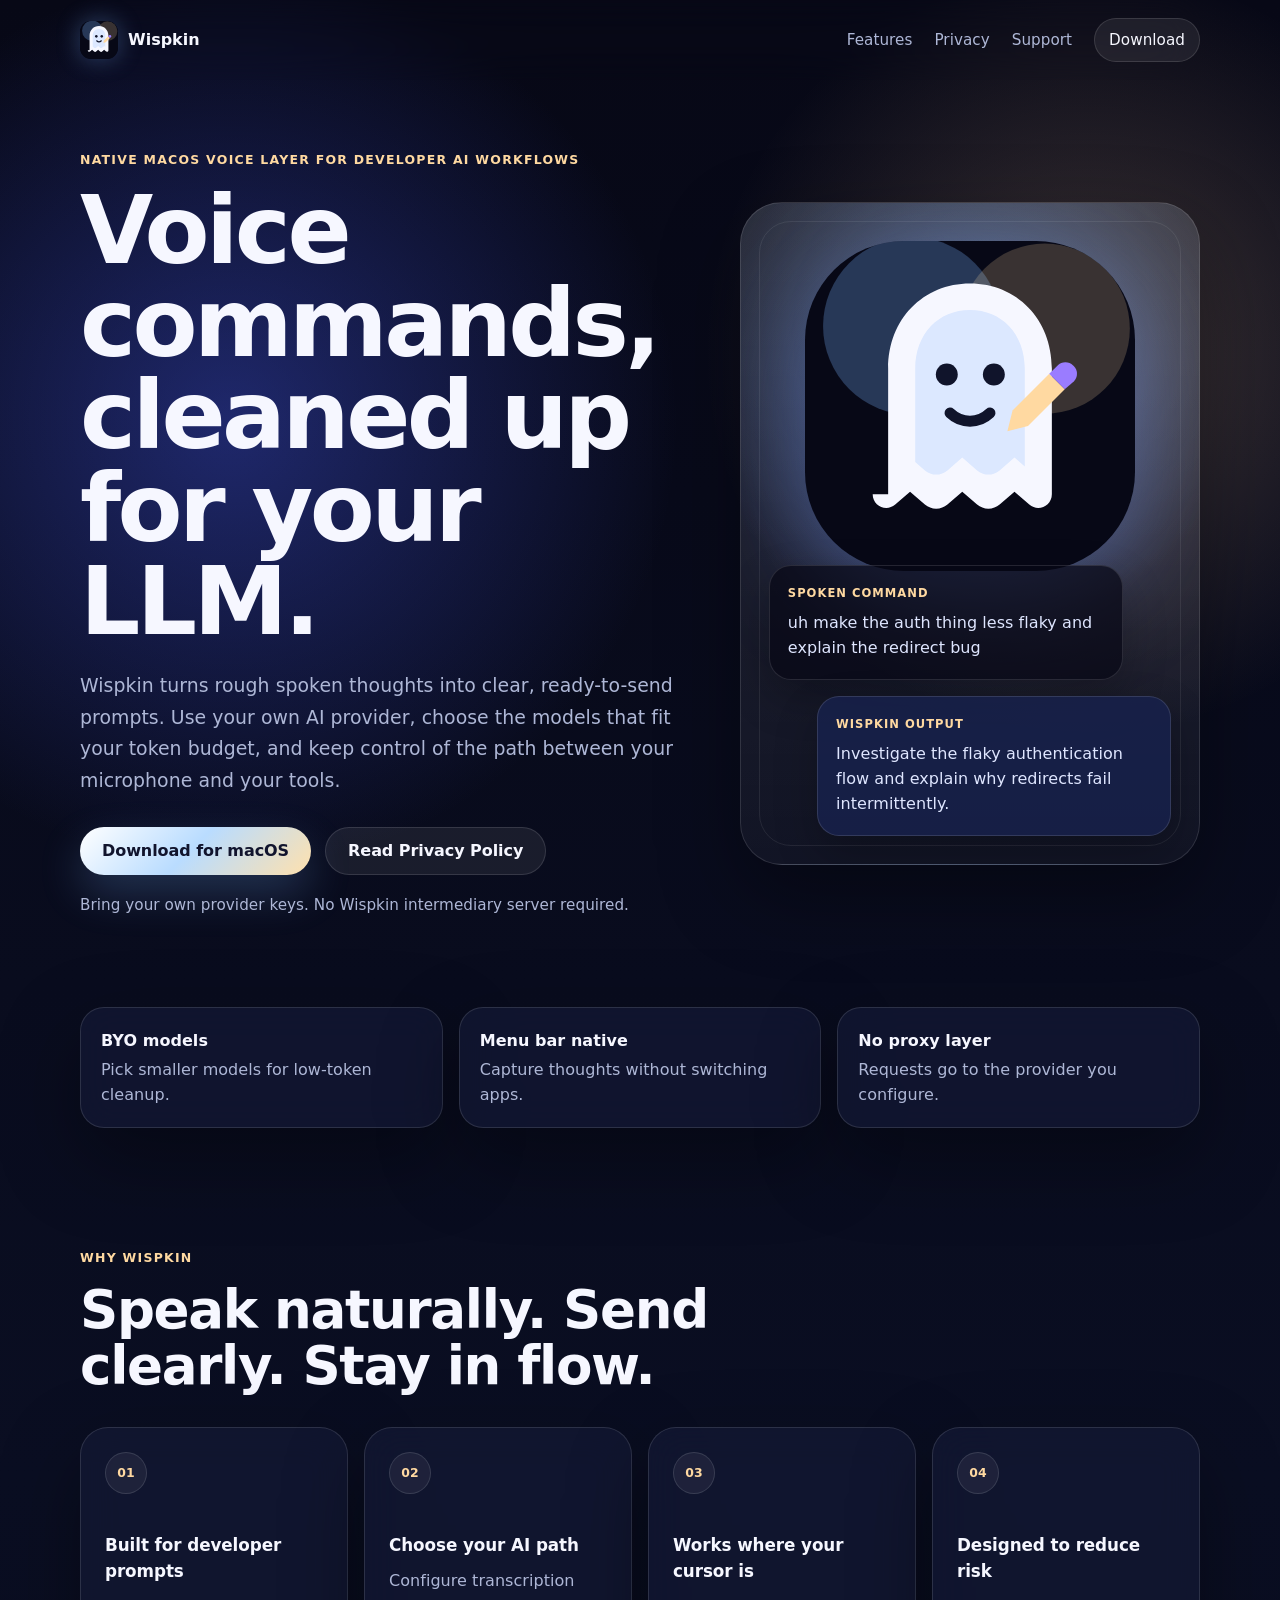
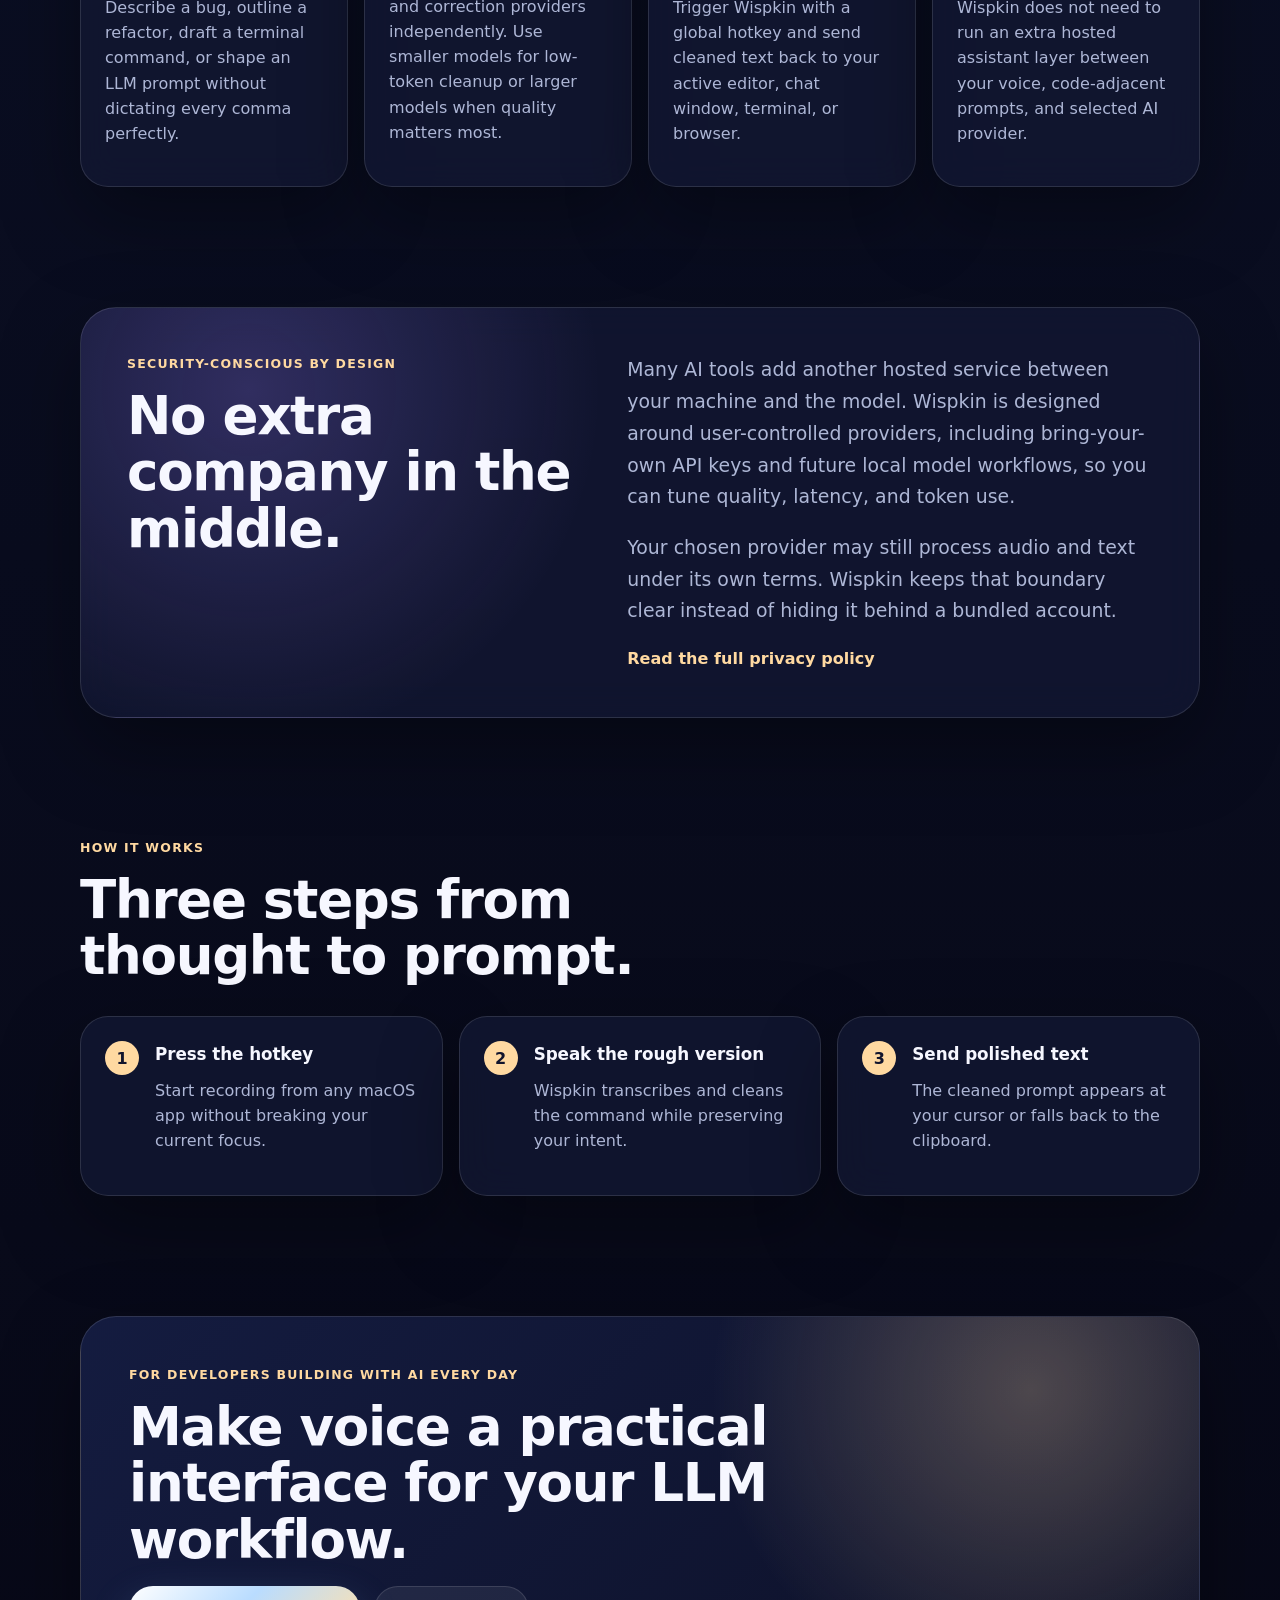
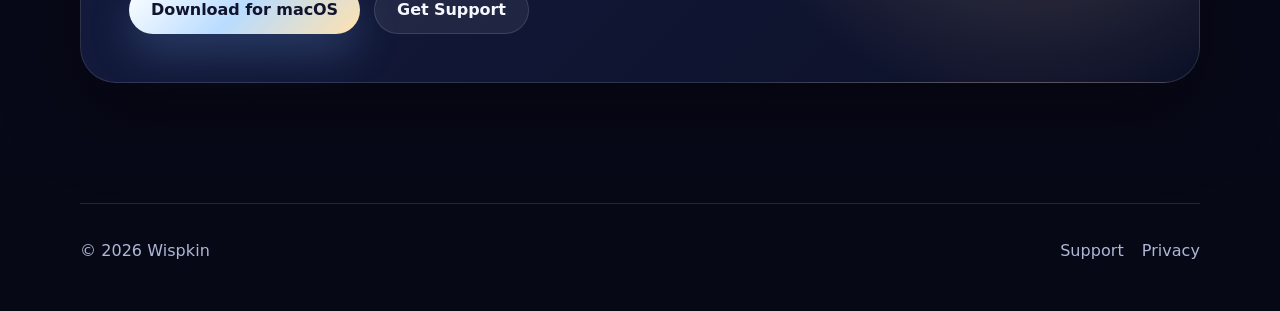
==== index.html @ b0152c6b "farfennuggen" ====
<!doctype html>
<html lang="en">
  <head>
    <meta charset="utf-8" />
    <meta http-equiv="refresh" content="0; url=docs/site/index.html" />
    <meta name="viewport" content="width=device-width, initial-scale=1" />
    <title>Wispkin</title>
    <link rel="canonical" href="docs/site/index.html" />
  </head>
  <body>
    <p><a href="docs/site/index.html">Continue to Wispkin.</a></p>
  </body>
</html>
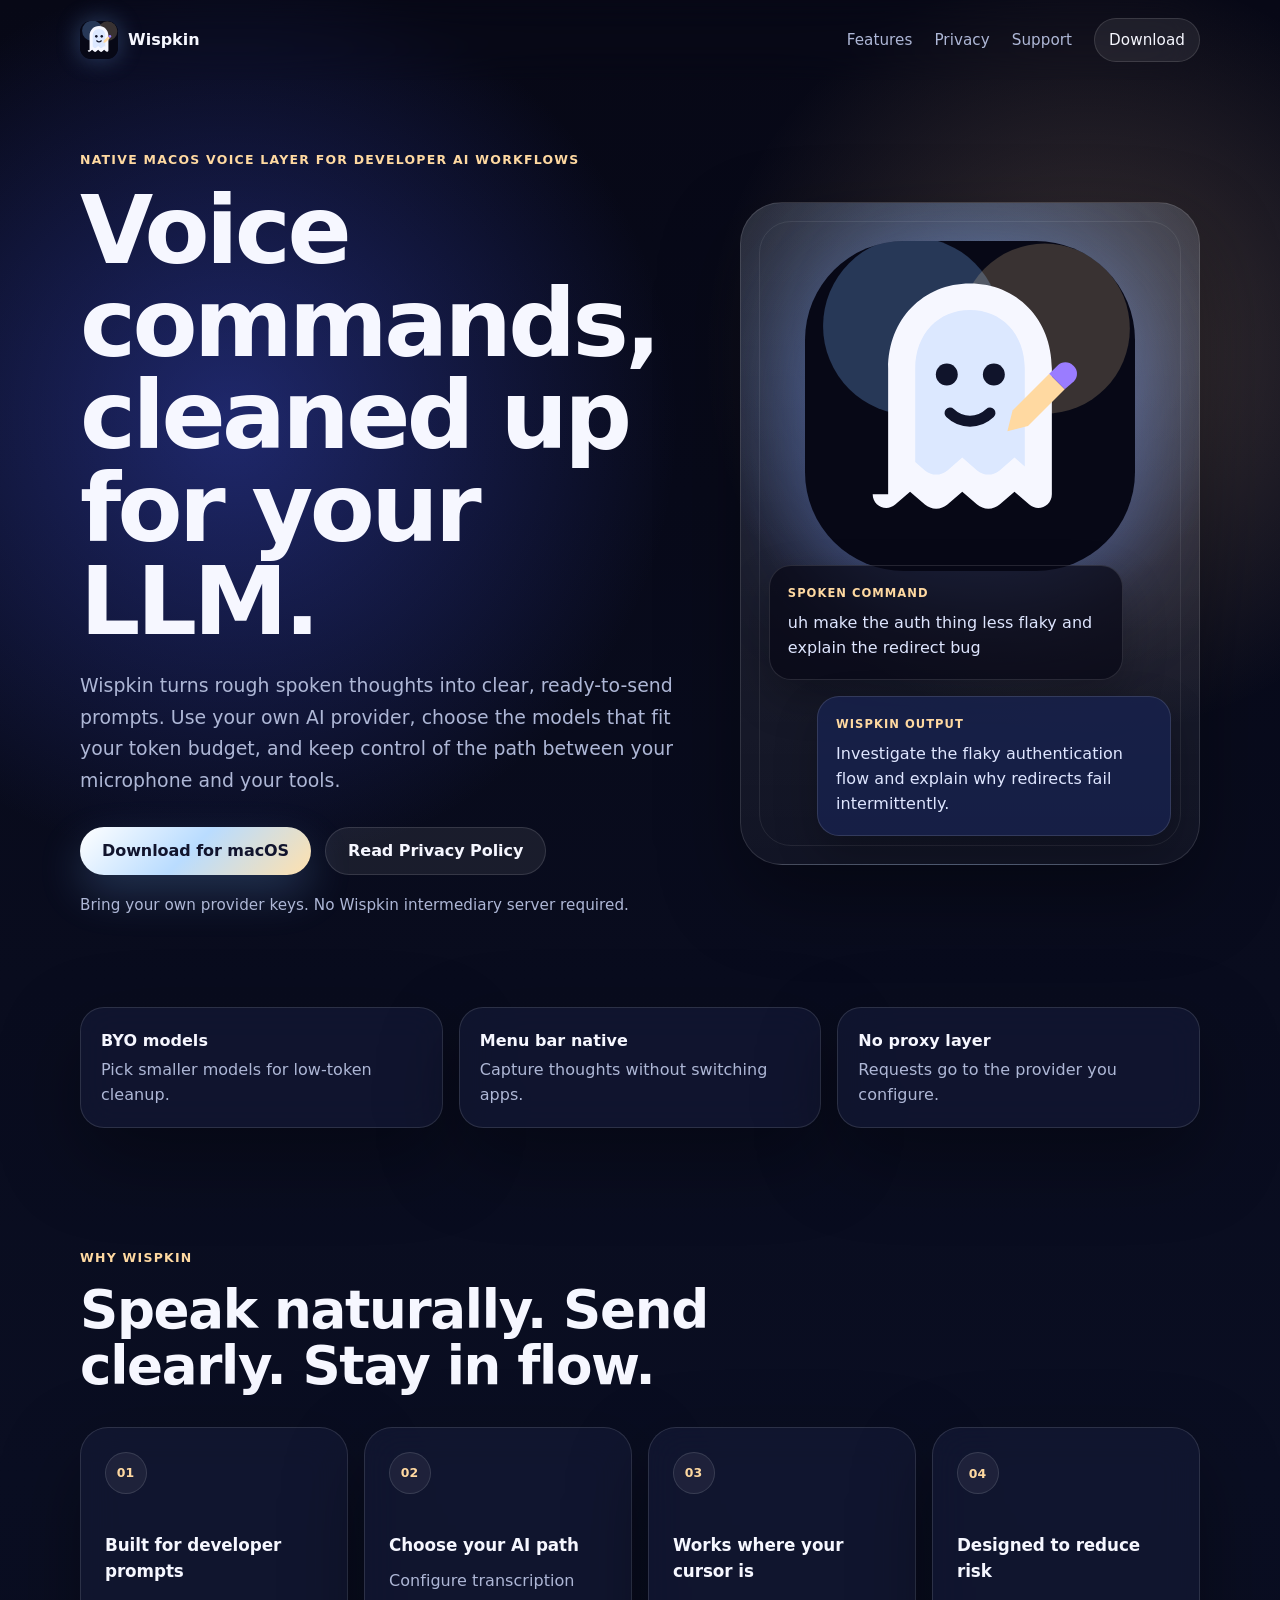
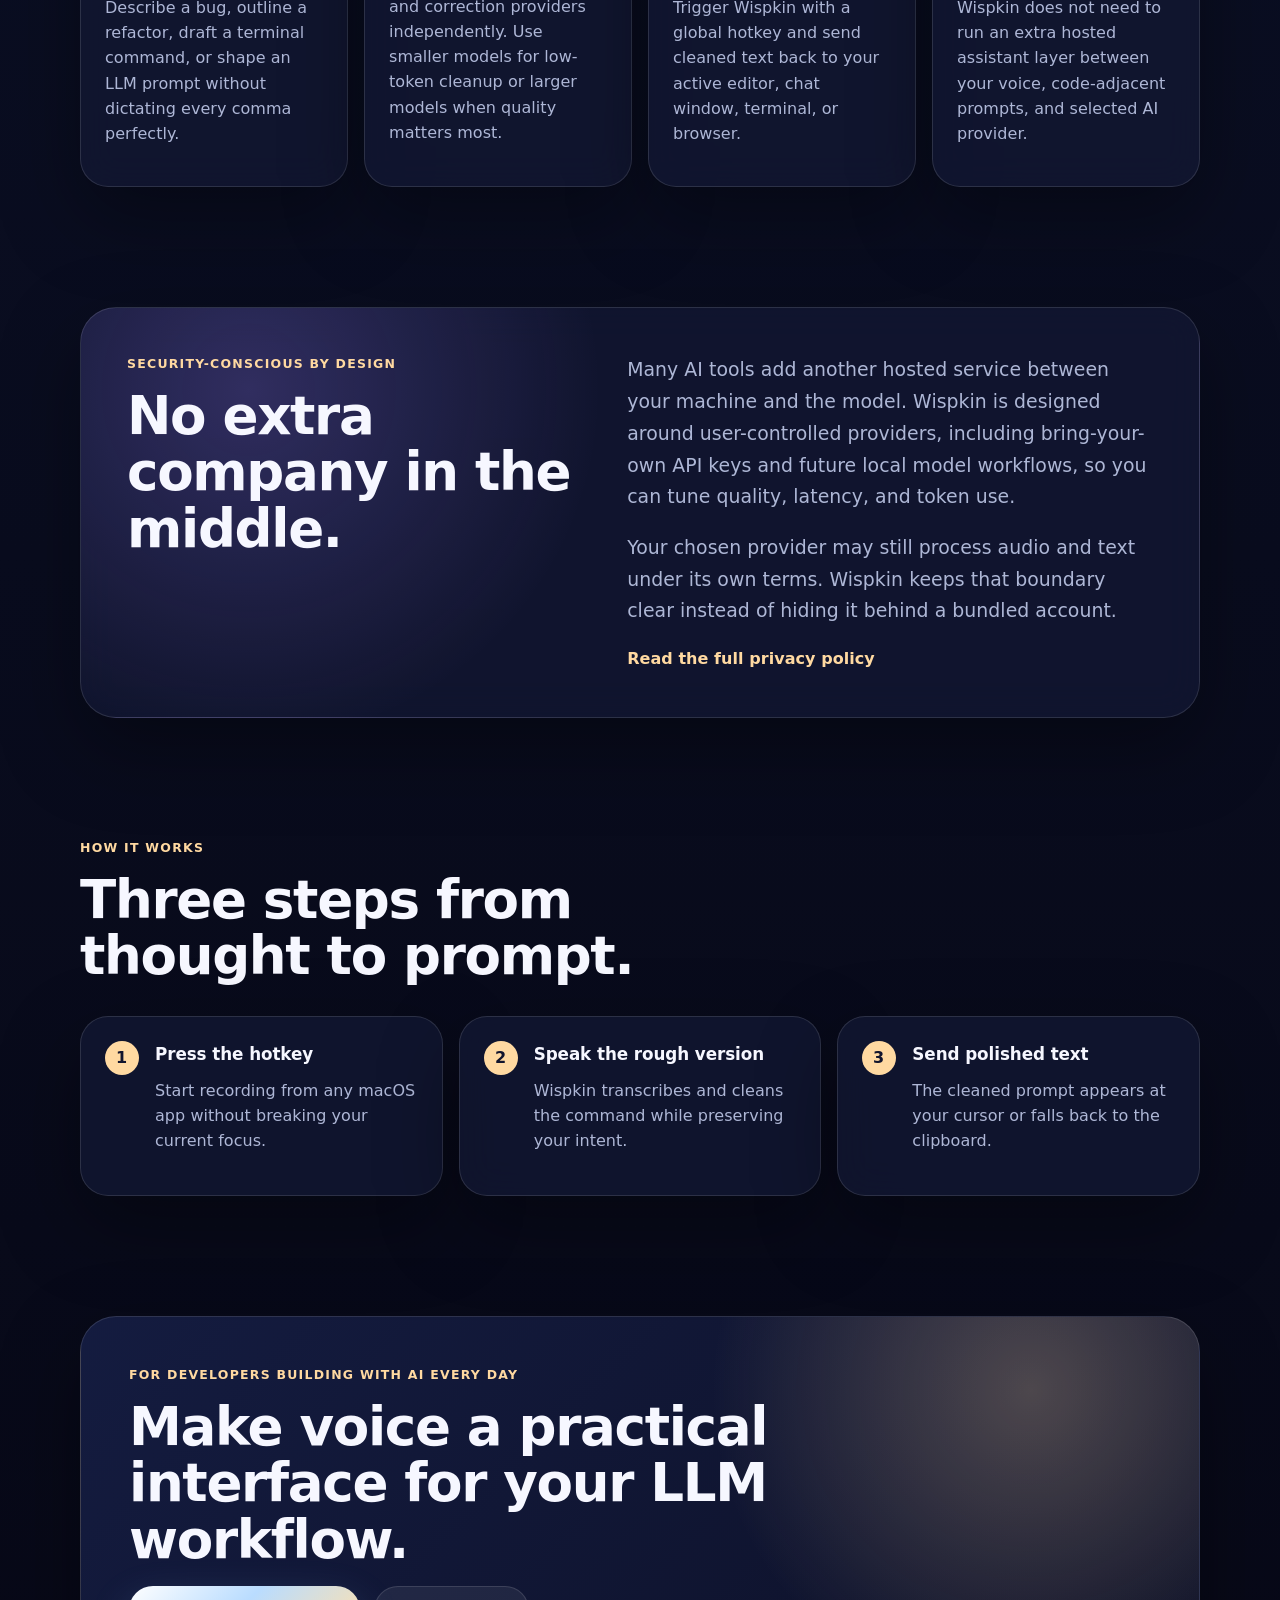
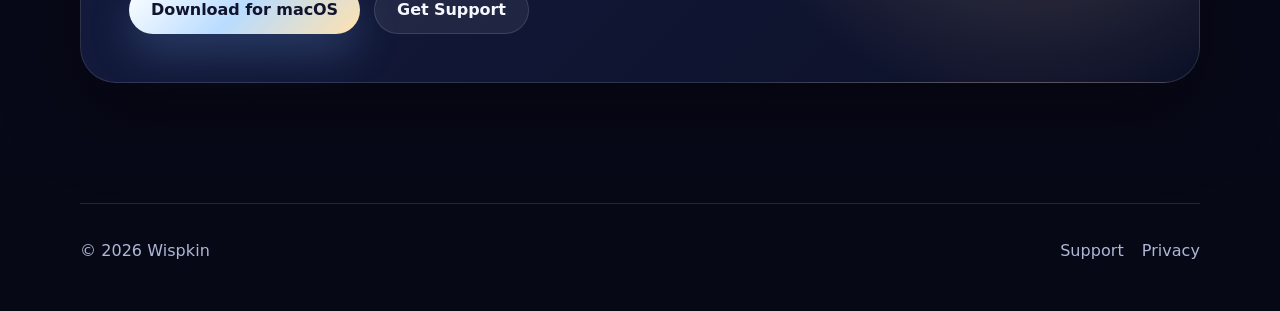
==== commit f4c8aacd: "use originals" ====
--- a/index.html
+++ b/index.html
@@ -2,12 +2,182 @@
 <html lang="en">
   <head>
     <meta charset="utf-8" />
-    <meta http-equiv="refresh" content="0; url=docs/site/index.html" />
     <meta name="viewport" content="width=device-width, initial-scale=1" />
-    <title>Wispkin</title>
-    <link rel="canonical" href="docs/site/index.html" />
+    <title>Wispkin - Voice commands, cleaned up for your LLM</title>
+    <meta
+      name="description"
+      content="Wispkin is a native macOS voice command companion for developers who want AI-cleaned prompts without an extra hosted assistant layer."
+    />
+    <link rel="stylesheet" href="styles.css" />
   </head>
   <body>
-    <p><a href="docs/site/index.html">Continue to Wispkin.</a></p>
+    <header class="site-header">
+      <a class="brand" href="index.html" aria-label="Wispkin home">
+        <img src="assets/wispkin-logo.svg" alt="" />
+        <span>Wispkin</span>
+      </a>
+      <nav aria-label="Primary navigation">
+        <a href="#features">Features</a>
+        <a href="#privacy">Privacy</a>
+        <a href="support.html">Support</a>
+        <a class="nav-cta" href="#download">Download</a>
+      </nav>
+    </header>
+
+    <main>
+      <section class="hero">
+        <div class="hero-copy">
+          <p class="eyebrow">Native macOS voice layer for developer AI workflows</p>
+          <h1>Voice commands, cleaned up for your LLM.</h1>
+          <p class="hero-lede">
+            Wispkin turns rough spoken thoughts into clear, ready-to-send prompts. Use your
+            own AI provider, choose the models that fit your token budget, and keep control of the
+            path between your microphone and your tools.
+          </p>
+          <div class="hero-actions" id="download">
+            <a class="button primary" href="#">Download for macOS</a>
+            <a class="button secondary" href="privacy.html">Read Privacy Policy</a>
+          </div>
+          <p class="note">Bring your own provider keys. No Wispkin intermediary server required.</p>
+        </div>
+
+        <div class="hero-card" aria-label="Wispkin workflow preview">
+          <div class="orb-wrap">
+            <img src="assets/wispkin-logo.svg" alt="Wispkin ghost mascot holding a quill" />
+          </div>
+          <div class="prompt-card raw">
+            <span>Spoken command</span>
+            <p>uh make the auth thing less flaky and explain the redirect bug</p>
+          </div>
+          <div class="prompt-card clean">
+            <span>Wispkin output</span>
+            <p>Investigate the flaky authentication flow and explain why redirects fail intermittently.</p>
+          </div>
+        </div>
+      </section>
+
+      <section class="trust-strip" aria-label="Product highlights">
+        <div>
+          <strong>BYO models</strong>
+          <span>Pick smaller models for low-token cleanup.</span>
+        </div>
+        <div>
+          <strong>Menu bar native</strong>
+          <span>Capture thoughts without switching apps.</span>
+        </div>
+        <div>
+          <strong>No proxy layer</strong>
+          <span>Requests go to the provider you configure.</span>
+        </div>
+      </section>
+
+      <section class="section" id="features">
+        <div class="section-heading">
+          <p class="eyebrow">Why Wispkin</p>
+          <h2>Speak naturally. Send clearly. Stay in flow.</h2>
+        </div>
+        <div class="feature-grid">
+          <article class="feature-card">
+            <span class="icon">01</span>
+            <h3>Built for developer prompts</h3>
+            <p>
+              Describe a bug, outline a refactor, draft a terminal command, or shape an LLM prompt
+              without dictating every comma perfectly.
+            </p>
+          </article>
+          <article class="feature-card">
+            <span class="icon">02</span>
+            <h3>Choose your AI path</h3>
+            <p>
+              Configure transcription and correction providers independently. Use smaller models
+              for low-token cleanup or larger models when quality matters most.
+            </p>
+          </article>
+          <article class="feature-card">
+            <span class="icon">03</span>
+            <h3>Works where your cursor is</h3>
+            <p>
+              Trigger Wispkin with a global hotkey and send cleaned text back to your active editor,
+              chat window, terminal, or browser.
+            </p>
+          </article>
+          <article class="feature-card">
+            <span class="icon">04</span>
+            <h3>Designed to reduce risk</h3>
+            <p>
+              Wispkin does not need to run an extra hosted assistant layer between your voice,
+              code-adjacent prompts, and selected AI provider.
+            </p>
+          </article>
+        </div>
+      </section>
+
+      <section class="split-section" id="privacy">
+        <div>
+          <p class="eyebrow">Security-conscious by design</p>
+          <h2>No extra company in the middle.</h2>
+        </div>
+        <div class="split-copy">
+          <p>
+            Many AI tools add another hosted service between your machine and the model. Wispkin is
+            designed around user-controlled providers, including bring-your-own API keys and future
+            local model workflows, so you can tune quality, latency, and token use.
+          </p>
+          <p>
+            Your chosen provider may still process audio and text under its own terms. Wispkin keeps
+            that boundary clear instead of hiding it behind a bundled account.
+          </p>
+          <a class="text-link" href="privacy.html">Read the full privacy policy</a>
+        </div>
+      </section>
+
+      <section class="workflow">
+        <div class="section-heading">
+          <p class="eyebrow">How it works</p>
+          <h2>Three steps from thought to prompt.</h2>
+        </div>
+        <ol class="steps">
+          <li>
+            <span>1</span>
+            <div>
+              <h3>Press the hotkey</h3>
+              <p>Start recording from any macOS app without breaking your current focus.</p>
+            </div>
+          </li>
+          <li>
+            <span>2</span>
+            <div>
+              <h3>Speak the rough version</h3>
+              <p>Wispkin transcribes and cleans the command while preserving your intent.</p>
+            </div>
+          </li>
+          <li>
+            <span>3</span>
+            <div>
+              <h3>Send polished text</h3>
+              <p>The cleaned prompt appears at your cursor or falls back to the clipboard.</p>
+            </div>
+          </li>
+        </ol>
+      </section>
+
+      <section class="cta-panel">
+        <p class="eyebrow">For developers building with AI every day</p>
+        <h2>Make voice a practical interface for your LLM workflow.</h2>
+        <div class="hero-actions">
+          <a class="button primary" href="#">Download for macOS</a>
+          <a class="button secondary" href="support.html">Get Support</a>
+        </div>
+      </section>
+    </main>
+
+    <footer class="site-footer">
+      <span>© 2026 Wispkin</span>
+      <div>
+        <a href="support.html">Support</a>
+        <a href="privacy.html">Privacy</a>
+      </div>
+    </footer>
   </body>
 </html>
+
--- a/styles.css
+++ b/styles.css
@@ -0,0 +1,526 @@
+:root {
+  color-scheme: dark;
+  --bg: #070816;
+  --bg-soft: #10142b;
+  --card: rgba(19, 24, 52, 0.76);
+  --card-strong: rgba(27, 34, 74, 0.9);
+  --text: #f6f7ff;
+  --muted: #aeb7d6;
+  --line: rgba(255, 255, 255, 0.12);
+  --blue: #7ab5ff;
+  --violet: #9a7cff;
+  --gold: #ffd9a1;
+  --shadow: 0 30px 80px rgba(0, 0, 0, 0.35);
+  --font-sans: ui-sans-serif, system-ui, -apple-system, BlinkMacSystemFont, "Segoe UI", sans-serif;
+  --font-display: ui-rounded, "SF Pro Rounded", "Avenir Next", var(--font-sans);
+}
+
+* {
+  box-sizing: border-box;
+}
+
+html {
+  scroll-behavior: smooth;
+}
+
+body {
+  margin: 0;
+  min-height: 100vh;
+  color: var(--text);
+  background:
+    radial-gradient(circle at 18% 12%, rgba(72, 94, 255, 0.36), transparent 28rem),
+    radial-gradient(circle at 85% 10%, rgba(255, 205, 157, 0.22), transparent 24rem),
+    linear-gradient(180deg, #070816 0%, #0a0e22 42%, #070816 100%);
+  font-family: var(--font-sans);
+  letter-spacing: 0.003em;
+  line-height: 1.58;
+}
+
+a {
+  color: inherit;
+  text-decoration: none;
+}
+
+img {
+  display: block;
+  max-width: 100%;
+}
+
+.site-header {
+  position: sticky;
+  top: 0;
+  z-index: 10;
+  display: flex;
+  align-items: center;
+  justify-content: space-between;
+  gap: 24px;
+  width: min(1120px, calc(100% - 40px));
+  margin: 0 auto;
+  padding: 18px 0;
+  backdrop-filter: blur(18px);
+}
+
+.brand,
+.site-header nav,
+.hero-actions,
+.site-footer,
+.site-footer div {
+  display: flex;
+  align-items: center;
+}
+
+.brand {
+  gap: 10px;
+  font-family: var(--font-display);
+  font-weight: 760;
+  letter-spacing: 0;
+}
+
+.brand img {
+  width: 38px;
+  height: 38px;
+  border-radius: 11px;
+  box-shadow: 0 0 24px rgba(122, 181, 255, 0.32);
+}
+
+.site-header nav {
+  gap: 22px;
+  color: var(--muted);
+  font-size: 0.95rem;
+}
+
+.site-header nav a:hover,
+.text-link:hover,
+.site-footer a:hover {
+  color: var(--text);
+}
+
+.nav-cta {
+  color: var(--text) !important;
+  padding: 9px 14px;
+  border: 1px solid var(--line);
+  border-radius: 999px;
+  background: rgba(255, 255, 255, 0.07);
+}
+
+main {
+  width: min(1120px, calc(100% - 40px));
+  margin: 0 auto;
+}
+
+.hero {
+  display: grid;
+  grid-template-columns: minmax(0, 1.02fr) minmax(320px, 0.78fr);
+  gap: 58px;
+  align-items: center;
+  min-height: 740px;
+  padding: 70px 0 90px;
+}
+
+.eyebrow {
+  margin: 0 0 14px;
+  color: var(--gold);
+  font-size: 0.78rem;
+  font-weight: 800;
+  letter-spacing: 0.1em;
+  text-transform: uppercase;
+}
+
+h1,
+h2,
+h3,
+p {
+  margin-top: 0;
+}
+
+h1 {
+  max-width: 780px;
+  margin-bottom: 22px;
+  font-family: var(--font-display);
+  font-size: clamp(3.1rem, 7.4vw, 6.25rem);
+  line-height: 0.98;
+  letter-spacing: -0.038em;
+}
+
+h2 {
+  margin-bottom: 18px;
+  font-family: var(--font-display);
+  font-size: clamp(2rem, 4.15vw, 3.85rem);
+  line-height: 1.06;
+  letter-spacing: -0.025em;
+}
+
+h3 {
+  margin-bottom: 10px;
+  font-size: 1.05rem;
+  letter-spacing: -0.005em;
+}
+
+.hero-lede,
+.split-copy p,
+.article-page .lede {
+  color: var(--muted);
+  font-size: 1.18rem;
+  line-height: 1.68;
+}
+
+.hero-lede {
+  max-width: 680px;
+  margin-bottom: 30px;
+}
+
+.hero-actions {
+  flex-wrap: wrap;
+  gap: 14px;
+}
+
+.button {
+  display: inline-flex;
+  align-items: center;
+  justify-content: center;
+  min-height: 48px;
+  padding: 0 22px;
+  border-radius: 999px;
+  font-weight: 750;
+  letter-spacing: -0.004em;
+}
+
+.button.primary {
+  color: #11142d;
+  background: linear-gradient(135deg, #ffffff, #b9dcff 48%, #ffe1ad);
+  box-shadow: 0 18px 44px rgba(122, 181, 255, 0.24);
+}
+
+.button.secondary {
+  color: var(--text);
+  border: 1px solid var(--line);
+  background: rgba(255, 255, 255, 0.07);
+}
+
+.note {
+  margin: 18px 0 0;
+  color: var(--muted);
+  font-size: 0.95rem;
+}
+
+.hero-card {
+  position: relative;
+  min-height: 590px;
+  padding: 28px;
+  overflow: hidden;
+  border: 1px solid var(--line);
+  border-radius: 42px;
+  background:
+    radial-gradient(circle at 50% 22%, rgba(122, 181, 255, 0.35), transparent 18rem),
+    linear-gradient(180deg, rgba(255, 255, 255, 0.12), rgba(255, 255, 255, 0.04));
+  box-shadow: var(--shadow);
+}
+
+.hero-card::before {
+  position: absolute;
+  inset: 18px;
+  content: "";
+  border: 1px solid rgba(255, 255, 255, 0.08);
+  border-radius: 32px;
+}
+
+.orb-wrap {
+  position: relative;
+  z-index: 1;
+  width: min(82%, 340px);
+  margin: 10px auto 0;
+  filter: drop-shadow(0 24px 54px rgba(104, 143, 255, 0.4));
+}
+
+.orb-wrap img {
+  border-radius: 30%;
+}
+
+.prompt-card {
+  position: relative;
+  z-index: 1;
+  width: 88%;
+  padding: 18px;
+  border: 1px solid var(--line);
+  border-radius: 22px;
+  background: rgba(7, 8, 22, 0.72);
+  box-shadow: 0 18px 44px rgba(0, 0, 0, 0.24);
+}
+
+.prompt-card span {
+  display: block;
+  margin-bottom: 8px;
+  color: var(--gold);
+  font-size: 0.72rem;
+  font-weight: 800;
+  letter-spacing: 0.09em;
+  text-transform: uppercase;
+}
+
+.prompt-card p {
+  margin-bottom: 0;
+  color: #dfe6ff;
+}
+
+.prompt-card.raw {
+  margin: -6px auto 0 0;
+}
+
+.prompt-card.clean {
+  margin: 16px 0 0 auto;
+  background: rgba(24, 34, 77, 0.82);
+}
+
+.trust-strip,
+.feature-grid,
+.steps {
+  display: grid;
+  gap: 16px;
+}
+
+.trust-strip {
+  grid-template-columns: repeat(3, 1fr);
+  margin-bottom: 120px;
+}
+
+.trust-strip div,
+.feature-card,
+.cta-panel,
+.article-page,
+.steps li,
+.split-section {
+  border: 1px solid var(--line);
+  background: var(--card);
+  box-shadow: var(--shadow);
+  backdrop-filter: blur(18px);
+}
+
+.trust-strip div {
+  padding: 20px;
+  border-radius: 24px;
+}
+
+.trust-strip strong,
+.trust-strip span {
+  display: block;
+}
+
+.trust-strip strong {
+  margin-bottom: 4px;
+}
+
+.trust-strip span,
+.feature-card p,
+.steps p,
+.site-footer,
+.article-page p,
+.article-page li {
+  color: var(--muted);
+}
+
+.section,
+.workflow,
+.split-section,
+.cta-panel {
+  margin-bottom: 120px;
+}
+
+.section-heading {
+  max-width: 720px;
+  margin-bottom: 32px;
+}
+
+.feature-grid {
+  grid-template-columns: repeat(4, 1fr);
+}
+
+.feature-card {
+  min-height: 270px;
+  padding: 24px;
+  border-radius: 28px;
+}
+
+.icon {
+  display: inline-grid;
+  place-items: center;
+  width: 42px;
+  height: 42px;
+  margin-bottom: 38px;
+  color: var(--gold);
+  border: 1px solid var(--line);
+  border-radius: 50%;
+  background: rgba(255, 255, 255, 0.06);
+  font-size: 0.78rem;
+  font-weight: 800;
+}
+
+.split-section {
+  display: grid;
+  grid-template-columns: 0.86fr 1fr;
+  gap: 48px;
+  align-items: start;
+  padding: 46px;
+  border-radius: 36px;
+  background:
+    radial-gradient(circle at 15% 20%, rgba(154, 124, 255, 0.24), transparent 22rem),
+    var(--card);
+}
+
+.text-link {
+  color: var(--gold);
+  font-weight: 750;
+}
+
+.steps {
+  grid-template-columns: repeat(3, 1fr);
+  padding: 0;
+  list-style: none;
+}
+
+.steps li {
+  display: flex;
+  gap: 16px;
+  min-height: 180px;
+  padding: 24px;
+  border-radius: 28px;
+}
+
+.steps li > span {
+  display: inline-grid;
+  flex: 0 0 auto;
+  place-items: center;
+  width: 34px;
+  height: 34px;
+  color: #11142d;
+  border-radius: 50%;
+  background: var(--gold);
+  font-weight: 800;
+}
+
+.cta-panel {
+  padding: 48px;
+  border-radius: 36px;
+  background:
+    radial-gradient(circle at 85% 20%, rgba(255, 217, 161, 0.26), transparent 20rem),
+    linear-gradient(135deg, rgba(21, 29, 66, 0.95), rgba(14, 18, 42, 0.92));
+}
+
+.cta-panel h2 {
+  max-width: 780px;
+}
+
+.site-footer {
+  justify-content: space-between;
+  width: min(1120px, calc(100% - 40px));
+  margin: 0 auto;
+  padding: 34px 0 48px;
+  border-top: 1px solid var(--line);
+}
+
+.site-footer div {
+  gap: 18px;
+}
+
+.article-page {
+  max-width: 860px;
+  margin: 66px auto 120px;
+  padding: clamp(28px, 6vw, 58px);
+  border-radius: 36px;
+}
+
+.article-page h1 {
+  font-size: clamp(2.8rem, 7vw, 5.4rem);
+}
+
+.article-page h2 {
+  margin-top: 42px;
+  font-size: clamp(1.6rem, 3vw, 2.4rem);
+}
+
+.article-page a {
+  color: var(--gold);
+  font-weight: 700;
+}
+
+.article-page ul,
+.article-page ol {
+  padding-left: 1.25rem;
+}
+
+@media (max-width: 900px) {
+  .site-header {
+    align-items: flex-start;
+  }
+
+  .site-header nav {
+    flex-wrap: wrap;
+    justify-content: flex-end;
+    gap: 12px;
+  }
+
+  .hero,
+  .split-section {
+    grid-template-columns: 1fr;
+  }
+
+  .hero {
+    min-height: auto;
+    padding-top: 42px;
+  }
+
+  .trust-strip,
+  .feature-grid,
+  .steps {
+    grid-template-columns: 1fr;
+  }
+
+  .feature-card,
+  .steps li {
+    min-height: auto;
+  }
+}
+
+@media (max-width: 620px) {
+  .site-header,
+  main,
+  .site-footer {
+    width: min(100% - 28px, 1120px);
+  }
+
+  .site-header {
+    position: static;
+    flex-direction: column;
+  }
+
+  .site-header nav {
+    justify-content: flex-start;
+  }
+
+  h1 {
+    font-size: clamp(3rem, 18vw, 4.8rem);
+  }
+
+  .hero-card {
+    min-height: auto;
+    padding: 20px;
+    border-radius: 30px;
+  }
+
+  .prompt-card {
+    width: 100%;
+  }
+
+  .split-section,
+  .cta-panel,
+  .article-page {
+    padding: 26px;
+    border-radius: 28px;
+  }
+
+  .site-footer {
+    align-items: flex-start;
+    flex-direction: column;
+    gap: 12px;
+  }
+}
+
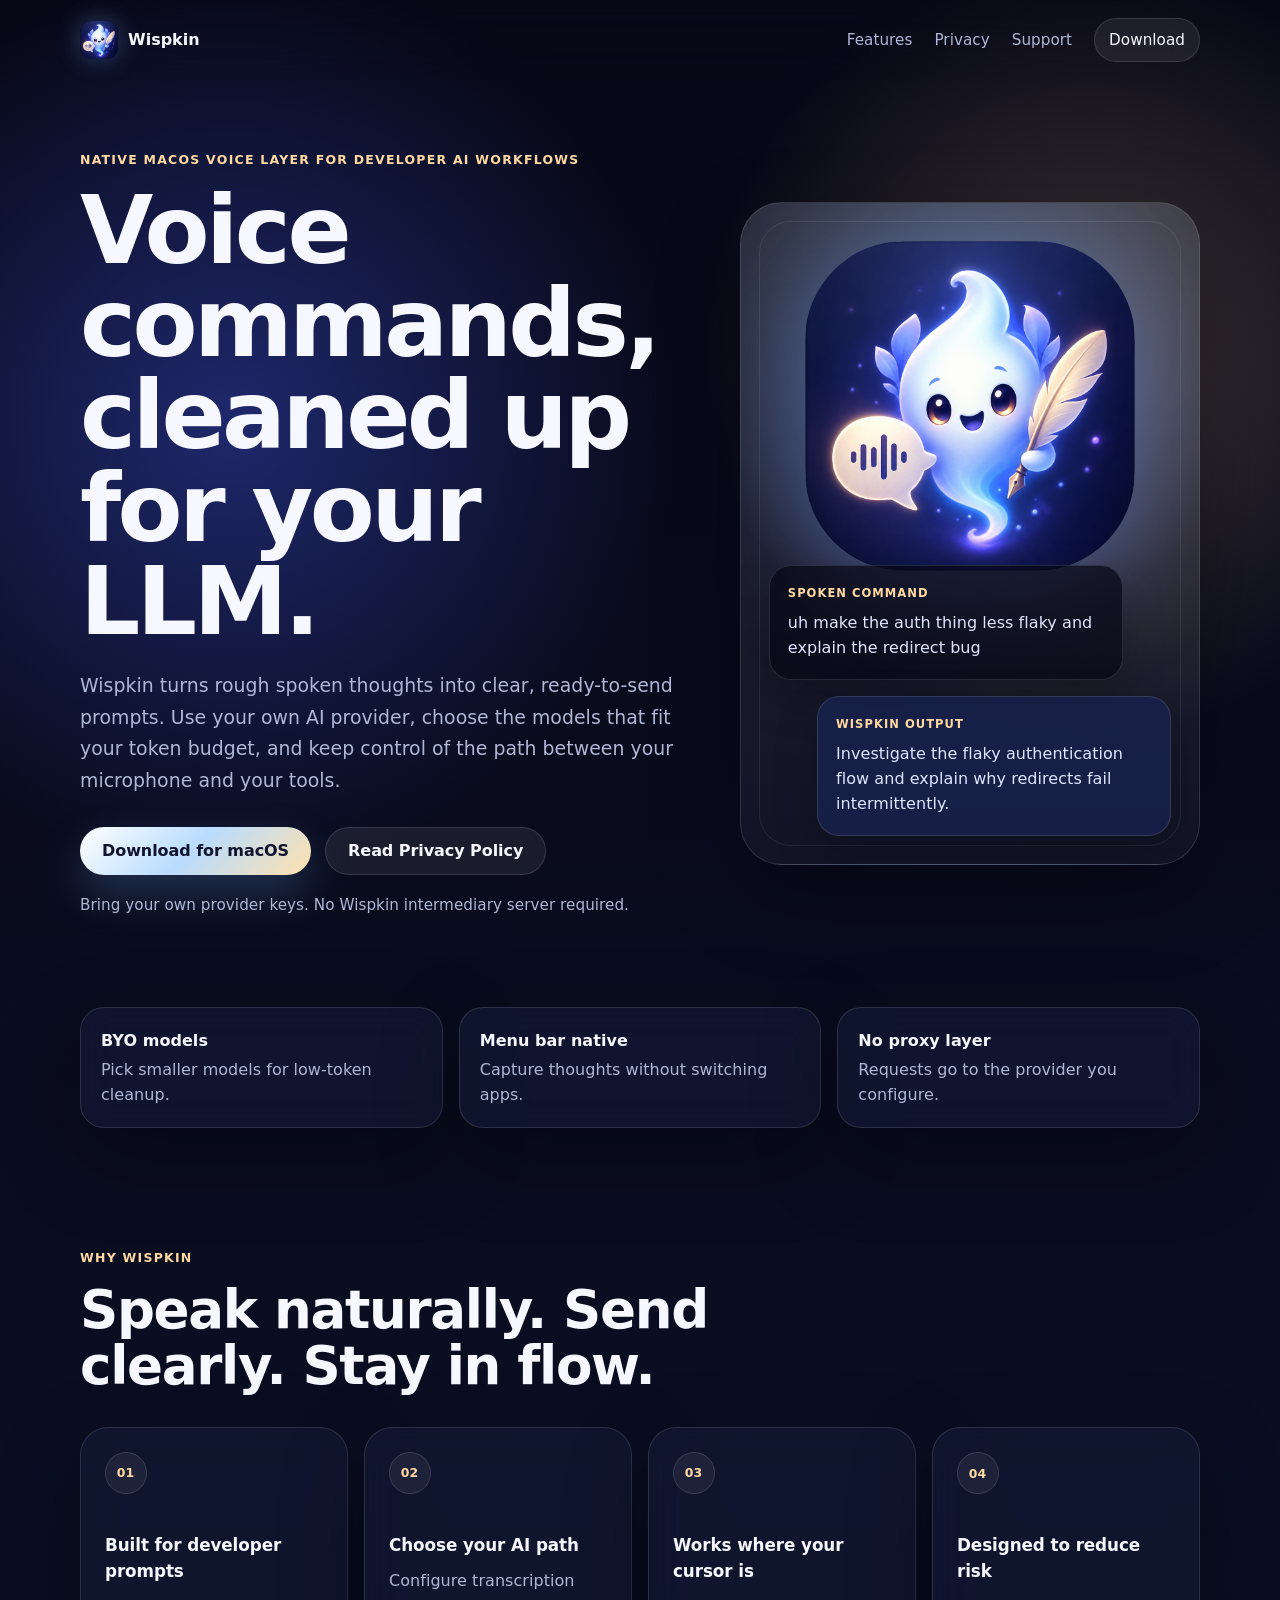
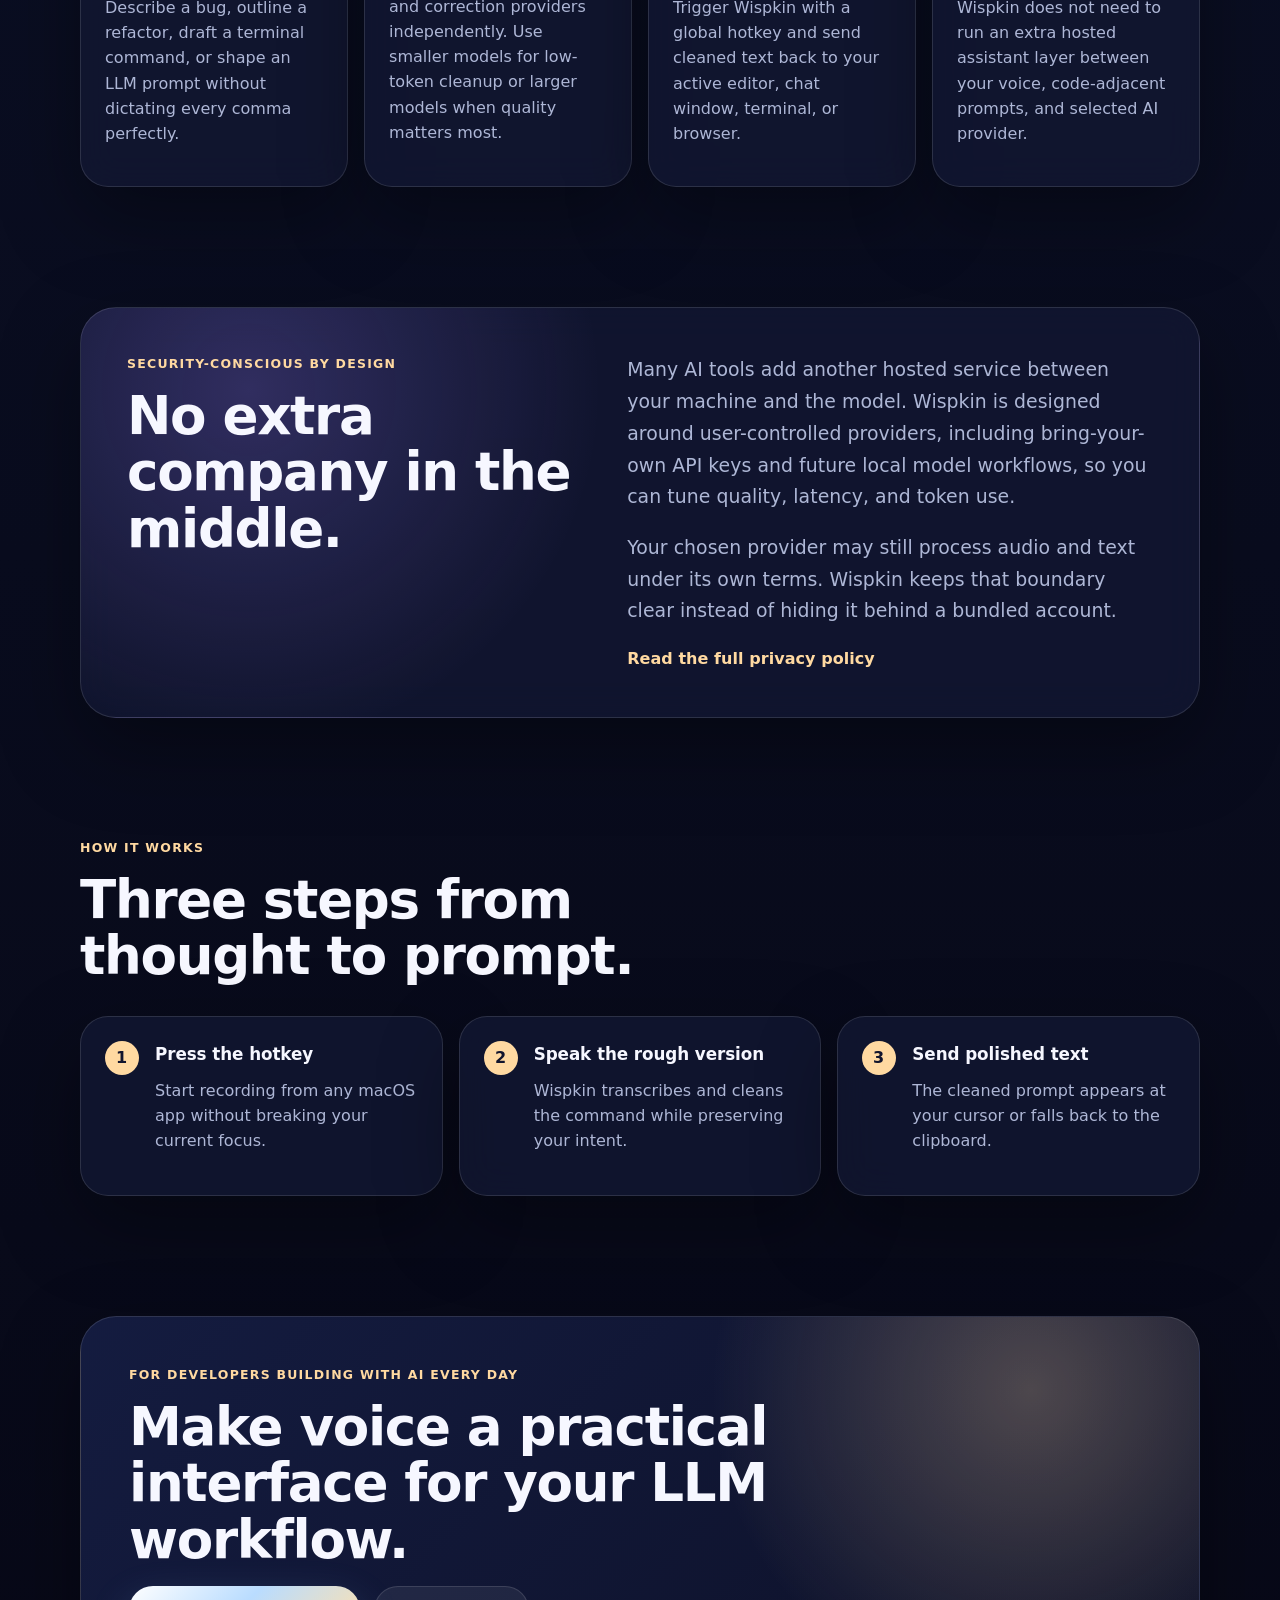
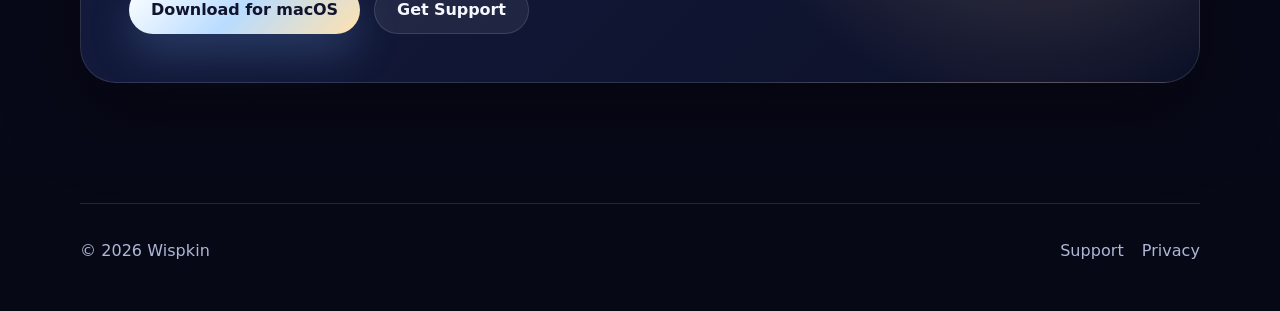
==== commit a51ba7bd: "mascot" ====
--- a/index.html
+++ b/index.html
@@ -13,7 +13,7 @@
   <body>
     <header class="site-header">
       <a class="brand" href="index.html" aria-label="Wispkin home">
-        <img src="assets/wispkin-logo.svg" alt="" />
+        <img src="assets/AppIcon-1024.png" alt="Wispkin logo" />
         <span>Wispkin</span>
       </a>
       <nav aria-label="Primary navigation">
@@ -43,7 +43,7 @@
 
         <div class="hero-card" aria-label="Wispkin workflow preview">
           <div class="orb-wrap">
-            <img src="assets/wispkin-logo.svg" alt="Wispkin ghost mascot holding a quill" />
+            <img src="assets/AppIcon-1024.png" alt="Wispkin logo" />
           </div>
           <div class="prompt-card raw">
             <span>Spoken command</span>
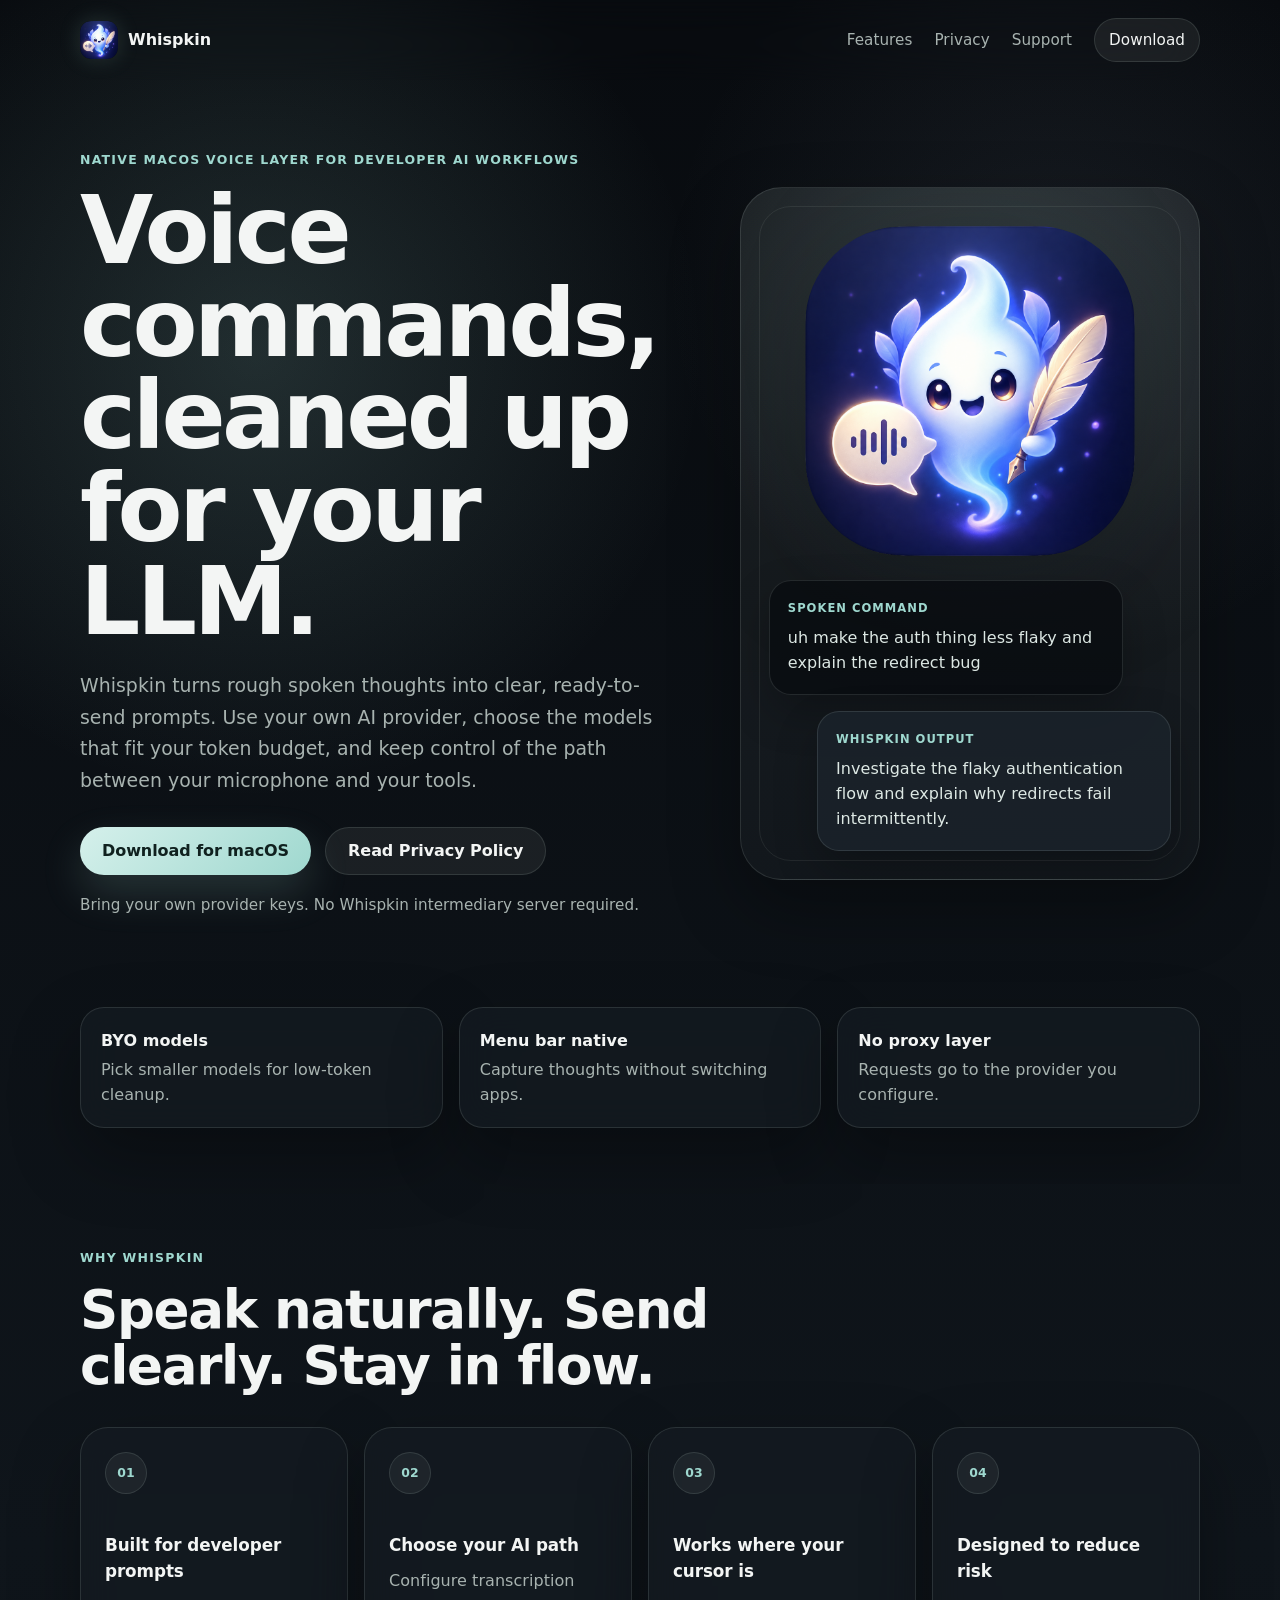
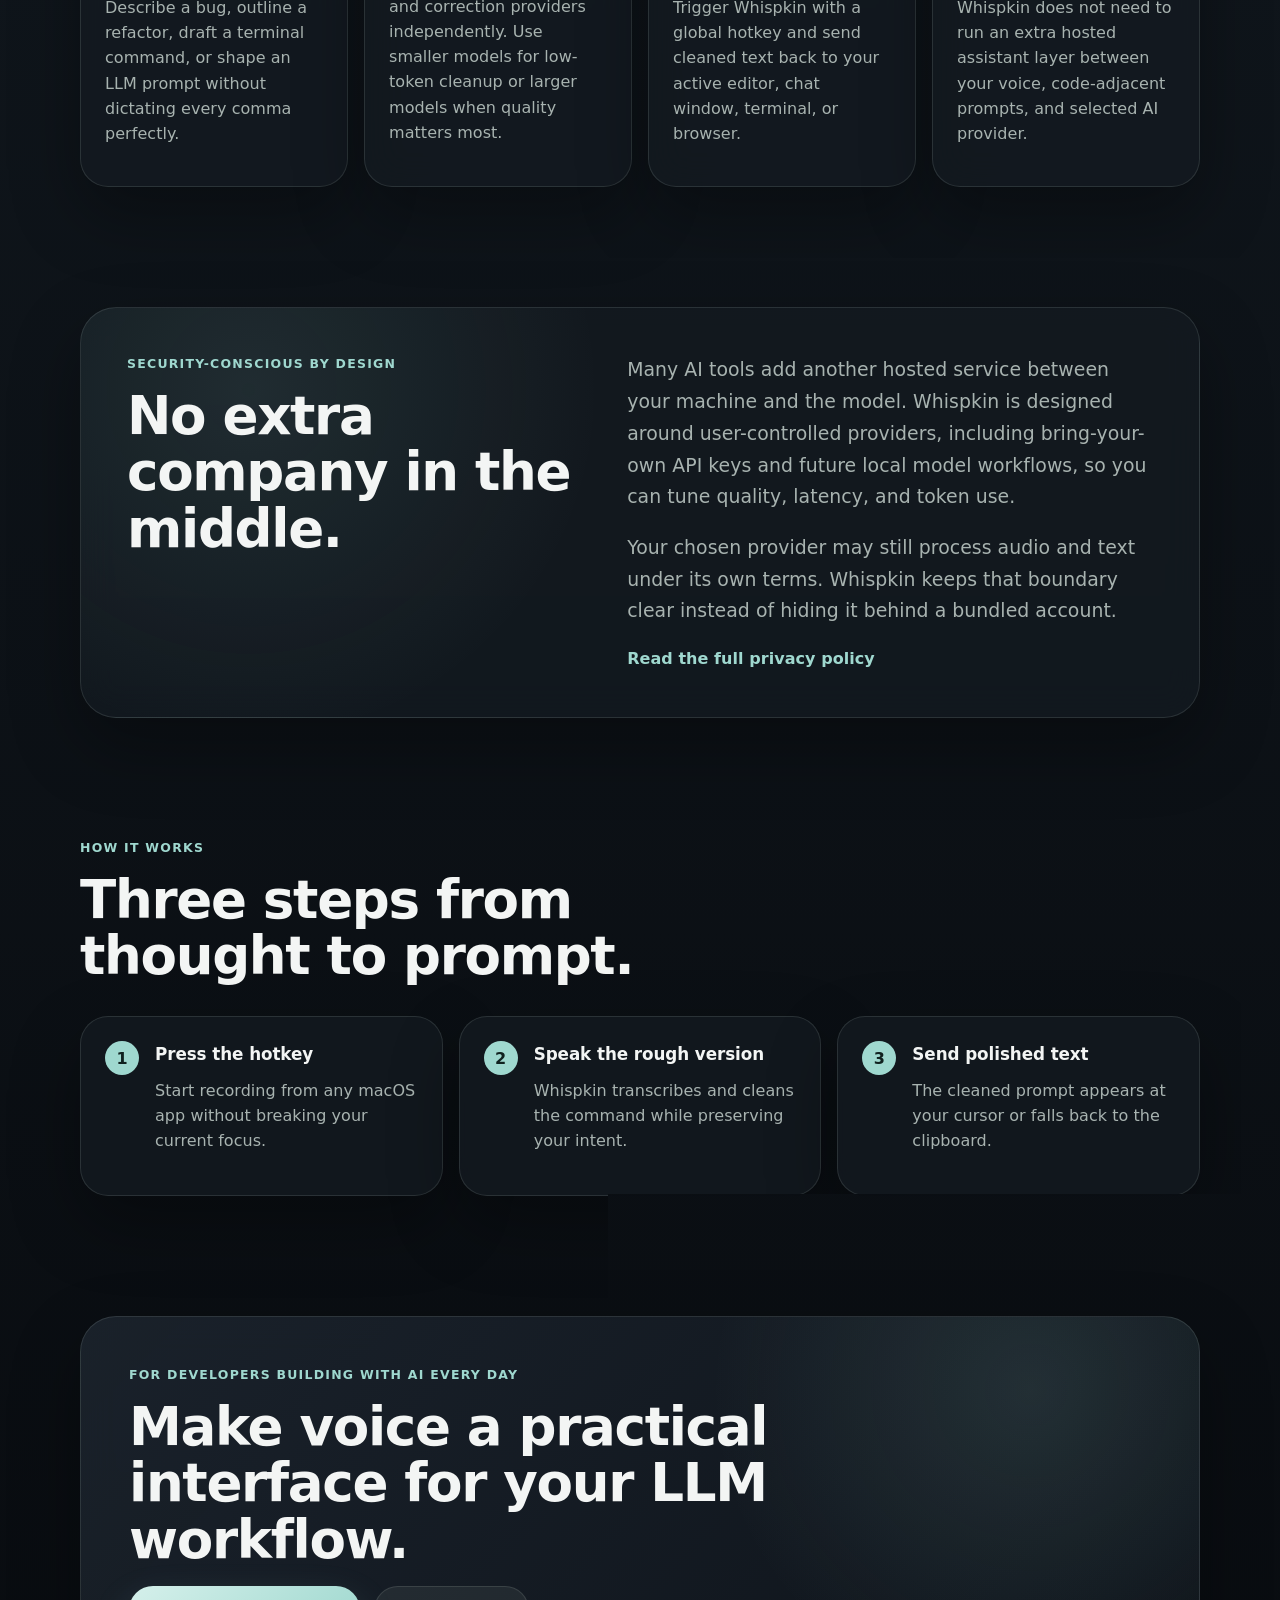
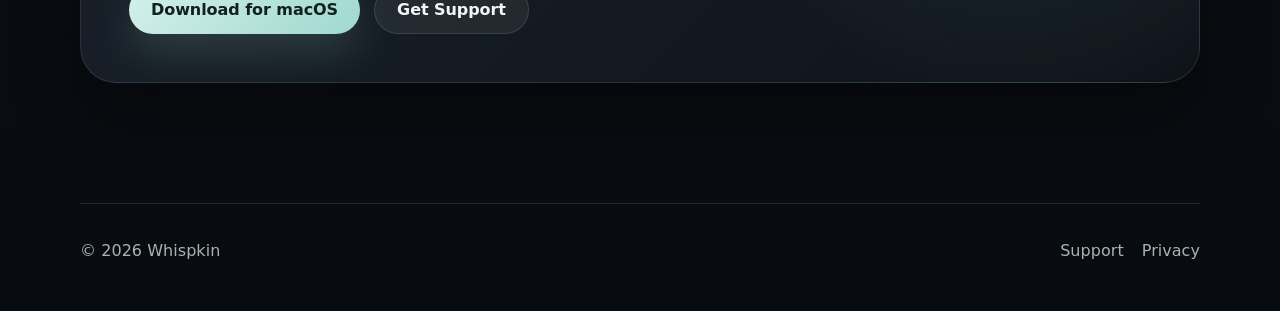
==== commit 9e14563d: "update support with macos steps" ====
--- a/index.html
+++ b/index.html
@@ -3,18 +3,18 @@
   <head>
     <meta charset="utf-8" />
     <meta name="viewport" content="width=device-width, initial-scale=1" />
-    <title>Wispkin - Voice commands, cleaned up for your LLM</title>
+    <title>Whispkin - Voice commands, cleaned up for your LLM</title>
     <meta
       name="description"
-      content="Wispkin is a native macOS voice command companion for developers who want AI-cleaned prompts without an extra hosted assistant layer."
+      content="Whispkin is a native macOS voice command companion for developers who want AI-cleaned prompts without an extra hosted assistant layer."
     />
     <link rel="stylesheet" href="styles.css" />
   </head>
   <body>
     <header class="site-header">
-      <a class="brand" href="index.html" aria-label="Wispkin home">
-        <img src="assets/AppIcon-1024.png" alt="Wispkin logo" />
-        <span>Wispkin</span>
+      <a class="brand" href="index.html" aria-label="Whispkin home">
+        <img src="assets/AppIcon-1024.png" alt="Whispkin logo" />
+        <span>Whispkin</span>
       </a>
       <nav aria-label="Primary navigation">
         <a href="#features">Features</a>
@@ -30,7 +30,7 @@
           <p class="eyebrow">Native macOS voice layer for developer AI workflows</p>
           <h1>Voice commands, cleaned up for your LLM.</h1>
           <p class="hero-lede">
-            Wispkin turns rough spoken thoughts into clear, ready-to-send prompts. Use your
+            Whispkin turns rough spoken thoughts into clear, ready-to-send prompts. Use your
             own AI provider, choose the models that fit your token budget, and keep control of the
             path between your microphone and your tools.
           </p>
@@ -38,19 +38,19 @@
             <a class="button primary" href="#">Download for macOS</a>
             <a class="button secondary" href="privacy.html">Read Privacy Policy</a>
           </div>
-          <p class="note">Bring your own provider keys. No Wispkin intermediary server required.</p>
+          <p class="note">Bring your own provider keys. No Whispkin intermediary server required.</p>
         </div>
 
-        <div class="hero-card" aria-label="Wispkin workflow preview">
+        <div class="hero-card" aria-label="Whispkin workflow preview">
           <div class="orb-wrap">
-            <img src="assets/AppIcon-1024.png" alt="Wispkin logo" />
+            <img src="assets/AppIcon-1024.png" alt="Whispkin logo" />
           </div>
           <div class="prompt-card raw">
             <span>Spoken command</span>
             <p>uh make the auth thing less flaky and explain the redirect bug</p>
           </div>
           <div class="prompt-card clean">
-            <span>Wispkin output</span>
+            <span>Whispkin output</span>
             <p>Investigate the flaky authentication flow and explain why redirects fail intermittently.</p>
           </div>
         </div>
@@ -73,7 +73,7 @@
 
       <section class="section" id="features">
         <div class="section-heading">
-          <p class="eyebrow">Why Wispkin</p>
+          <p class="eyebrow">Why Whispkin</p>
           <h2>Speak naturally. Send clearly. Stay in flow.</h2>
         </div>
         <div class="feature-grid">
@@ -97,7 +97,7 @@
             <span class="icon">03</span>
             <h3>Works where your cursor is</h3>
             <p>
-              Trigger Wispkin with a global hotkey and send cleaned text back to your active editor,
+              Trigger Whispkin with a global hotkey and send cleaned text back to your active editor,
               chat window, terminal, or browser.
             </p>
           </article>
@@ -105,7 +105,7 @@
             <span class="icon">04</span>
             <h3>Designed to reduce risk</h3>
             <p>
-              Wispkin does not need to run an extra hosted assistant layer between your voice,
+              Whispkin does not need to run an extra hosted assistant layer between your voice,
               code-adjacent prompts, and selected AI provider.
             </p>
           </article>
@@ -119,12 +119,12 @@
         </div>
         <div class="split-copy">
           <p>
-            Many AI tools add another hosted service between your machine and the model. Wispkin is
+            Many AI tools add another hosted service between your machine and the model. Whispkin is
             designed around user-controlled providers, including bring-your-own API keys and future
             local model workflows, so you can tune quality, latency, and token use.
           </p>
           <p>
-            Your chosen provider may still process audio and text under its own terms. Wispkin keeps
+            Your chosen provider may still process audio and text under its own terms. Whispkin keeps
             that boundary clear instead of hiding it behind a bundled account.
           </p>
           <a class="text-link" href="privacy.html">Read the full privacy policy</a>
@@ -148,7 +148,7 @@
             <span>2</span>
             <div>
               <h3>Speak the rough version</h3>
-              <p>Wispkin transcribes and cleans the command while preserving your intent.</p>
+              <p>Whispkin transcribes and cleans the command while preserving your intent.</p>
             </div>
           </li>
           <li>
@@ -172,7 +172,7 @@
     </main>
 
     <footer class="site-footer">
-      <span>© 2026 Wispkin</span>
+      <span>© 2026 Whispkin</span>
       <div>
         <a href="support.html">Support</a>
         <a href="privacy.html">Privacy</a>
--- a/styles.css
+++ b/styles.css
@@ -1,16 +1,15 @@
 :root {
   color-scheme: dark;
-  --bg: #070816;
-  --bg-soft: #10142b;
-  --card: rgba(19, 24, 52, 0.76);
-  --card-strong: rgba(27, 34, 74, 0.9);
-  --text: #f6f7ff;
-  --muted: #aeb7d6;
-  --line: rgba(255, 255, 255, 0.12);
-  --blue: #7ab5ff;
-  --violet: #9a7cff;
-  --gold: #ffd9a1;
-  --shadow: 0 30px 80px rgba(0, 0, 0, 0.35);
+  --bg: #080b0f;
+  --bg-soft: #0f151b;
+  --card: rgba(21, 27, 34, 0.76);
+  --text: #f3f5f4;
+  --muted: #a8b3b0;
+  --line: rgba(221, 232, 228, 0.12);
+  --accent: #9fd8cf;
+  --accent-strong: #d5f0eb;
+  --accent-ink: #10211f;
+  --shadow: 0 28px 70px rgba(0, 0, 0, 0.32);
   --font-sans: ui-sans-serif, system-ui, -apple-system, BlinkMacSystemFont, "Segoe UI", sans-serif;
   --font-display: ui-rounded, "SF Pro Rounded", "Avenir Next", var(--font-sans);
 }
@@ -28,9 +27,9 @@
   min-height: 100vh;
   color: var(--text);
   background:
-    radial-gradient(circle at 18% 12%, rgba(72, 94, 255, 0.36), transparent 28rem),
-    radial-gradient(circle at 85% 10%, rgba(255, 205, 157, 0.22), transparent 24rem),
-    linear-gradient(180deg, #070816 0%, #0a0e22 42%, #070816 100%);
+    radial-gradient(circle at 20% 10%, rgba(159, 216, 207, 0.16), transparent 28rem),
+    radial-gradient(circle at 82% 8%, rgba(148, 163, 184, 0.1), transparent 24rem),
+    linear-gradient(180deg, var(--bg) 0%, var(--bg-soft) 44%, var(--bg) 100%);
   font-family: var(--font-sans);
   letter-spacing: 0.003em;
   line-height: 1.58;
@@ -80,7 +79,7 @@
   width: 38px;
   height: 38px;
   border-radius: 11px;
-  box-shadow: 0 0 24px rgba(122, 181, 255, 0.32);
+  box-shadow: 0 0 22px rgba(159, 216, 207, 0.16);
 }
 
 .site-header nav {
@@ -100,7 +99,7 @@
   padding: 9px 14px;
   border: 1px solid var(--line);
   border-radius: 999px;
-  background: rgba(255, 255, 255, 0.07);
+  background: rgba(221, 232, 228, 0.07);
 }
 
 main {
@@ -119,7 +118,7 @@
 
 .eyebrow {
   margin: 0 0 14px;
-  color: var(--gold);
+  color: var(--accent);
   font-size: 0.78rem;
   font-weight: 800;
   letter-spacing: 0.1em;
@@ -186,15 +185,15 @@
 }
 
 .button.primary {
-  color: #11142d;
-  background: linear-gradient(135deg, #ffffff, #b9dcff 48%, #ffe1ad);
-  box-shadow: 0 18px 44px rgba(122, 181, 255, 0.24);
+  color: var(--accent-ink);
+  background: linear-gradient(135deg, var(--accent-strong), var(--accent));
+  box-shadow: 0 18px 42px rgba(159, 216, 207, 0.18);
 }
 
 .button.secondary {
   color: var(--text);
   border: 1px solid var(--line);
-  background: rgba(255, 255, 255, 0.07);
+  background: rgba(221, 232, 228, 0.07);
 }
 
 .note {
@@ -211,8 +210,8 @@
   border: 1px solid var(--line);
   border-radius: 42px;
   background:
-    radial-gradient(circle at 50% 22%, rgba(122, 181, 255, 0.35), transparent 18rem),
-    linear-gradient(180deg, rgba(255, 255, 255, 0.12), rgba(255, 255, 255, 0.04));
+    radial-gradient(circle at 50% 22%, rgba(159, 216, 207, 0.14), transparent 18rem),
+    linear-gradient(180deg, rgba(221, 232, 228, 0.09), rgba(221, 232, 228, 0.03));
   box-shadow: var(--shadow);
 }
 
@@ -220,7 +219,7 @@
   position: absolute;
   inset: 18px;
   content: "";
-  border: 1px solid rgba(255, 255, 255, 0.08);
+  border: 1px solid rgba(221, 232, 228, 0.08);
   border-radius: 32px;
 }
 
@@ -229,7 +228,7 @@
   z-index: 1;
   width: min(82%, 340px);
   margin: 10px auto 0;
-  filter: drop-shadow(0 24px 54px rgba(104, 143, 255, 0.4));
+  filter: drop-shadow(0 24px 54px rgba(0, 0, 0, 0.28));
 }
 
 .orb-wrap img {
@@ -243,14 +242,14 @@
   padding: 18px;
   border: 1px solid var(--line);
   border-radius: 22px;
-  background: rgba(7, 8, 22, 0.72);
+  background: rgba(8, 11, 15, 0.72);
   box-shadow: 0 18px 44px rgba(0, 0, 0, 0.24);
 }
 
 .prompt-card span {
   display: block;
   margin-bottom: 8px;
-  color: var(--gold);
+  color: var(--accent);
   font-size: 0.72rem;
   font-weight: 800;
   letter-spacing: 0.09em;
@@ -259,16 +258,16 @@
 
 .prompt-card p {
   margin-bottom: 0;
-  color: #dfe6ff;
+  color: #dde8e4;
 }
 
 .prompt-card.raw {
-  margin: -6px auto 0 0;
+  margin: 24px auto 0 0;
 }
 
 .prompt-card.clean {
   margin: 16px 0 0 auto;
-  background: rgba(24, 34, 77, 0.82);
+  background: rgba(27, 35, 44, 0.84);
 }
 
 .trust-strip,
@@ -346,10 +345,10 @@
   width: 42px;
   height: 42px;
   margin-bottom: 38px;
-  color: var(--gold);
+  color: var(--accent);
   border: 1px solid var(--line);
   border-radius: 50%;
-  background: rgba(255, 255, 255, 0.06);
+  background: rgba(221, 232, 228, 0.06);
   font-size: 0.78rem;
   font-weight: 800;
 }
@@ -362,12 +361,12 @@
   padding: 46px;
   border-radius: 36px;
   background:
-    radial-gradient(circle at 15% 20%, rgba(154, 124, 255, 0.24), transparent 22rem),
+    radial-gradient(circle at 15% 20%, rgba(159, 216, 207, 0.1), transparent 22rem),
     var(--card);
 }
 
 .text-link {
-  color: var(--gold);
+  color: var(--accent);
   font-weight: 750;
 }
 
@@ -391,9 +390,9 @@
   place-items: center;
   width: 34px;
   height: 34px;
-  color: #11142d;
+  color: var(--accent-ink);
   border-radius: 50%;
-  background: var(--gold);
+  background: var(--accent);
   font-weight: 800;
 }
 
@@ -401,8 +400,8 @@
   padding: 48px;
   border-radius: 36px;
   background:
-    radial-gradient(circle at 85% 20%, rgba(255, 217, 161, 0.26), transparent 20rem),
-    linear-gradient(135deg, rgba(21, 29, 66, 0.95), rgba(14, 18, 42, 0.92));
+    radial-gradient(circle at 85% 20%, rgba(159, 216, 207, 0.12), transparent 20rem),
+    linear-gradient(135deg, rgba(27, 35, 44, 0.95), rgba(15, 21, 27, 0.92));
 }
 
 .cta-panel h2 {
@@ -438,7 +437,7 @@
 }
 
 .article-page a {
-  color: var(--gold);
+  color: var(--accent);
   font-weight: 700;
 }
 
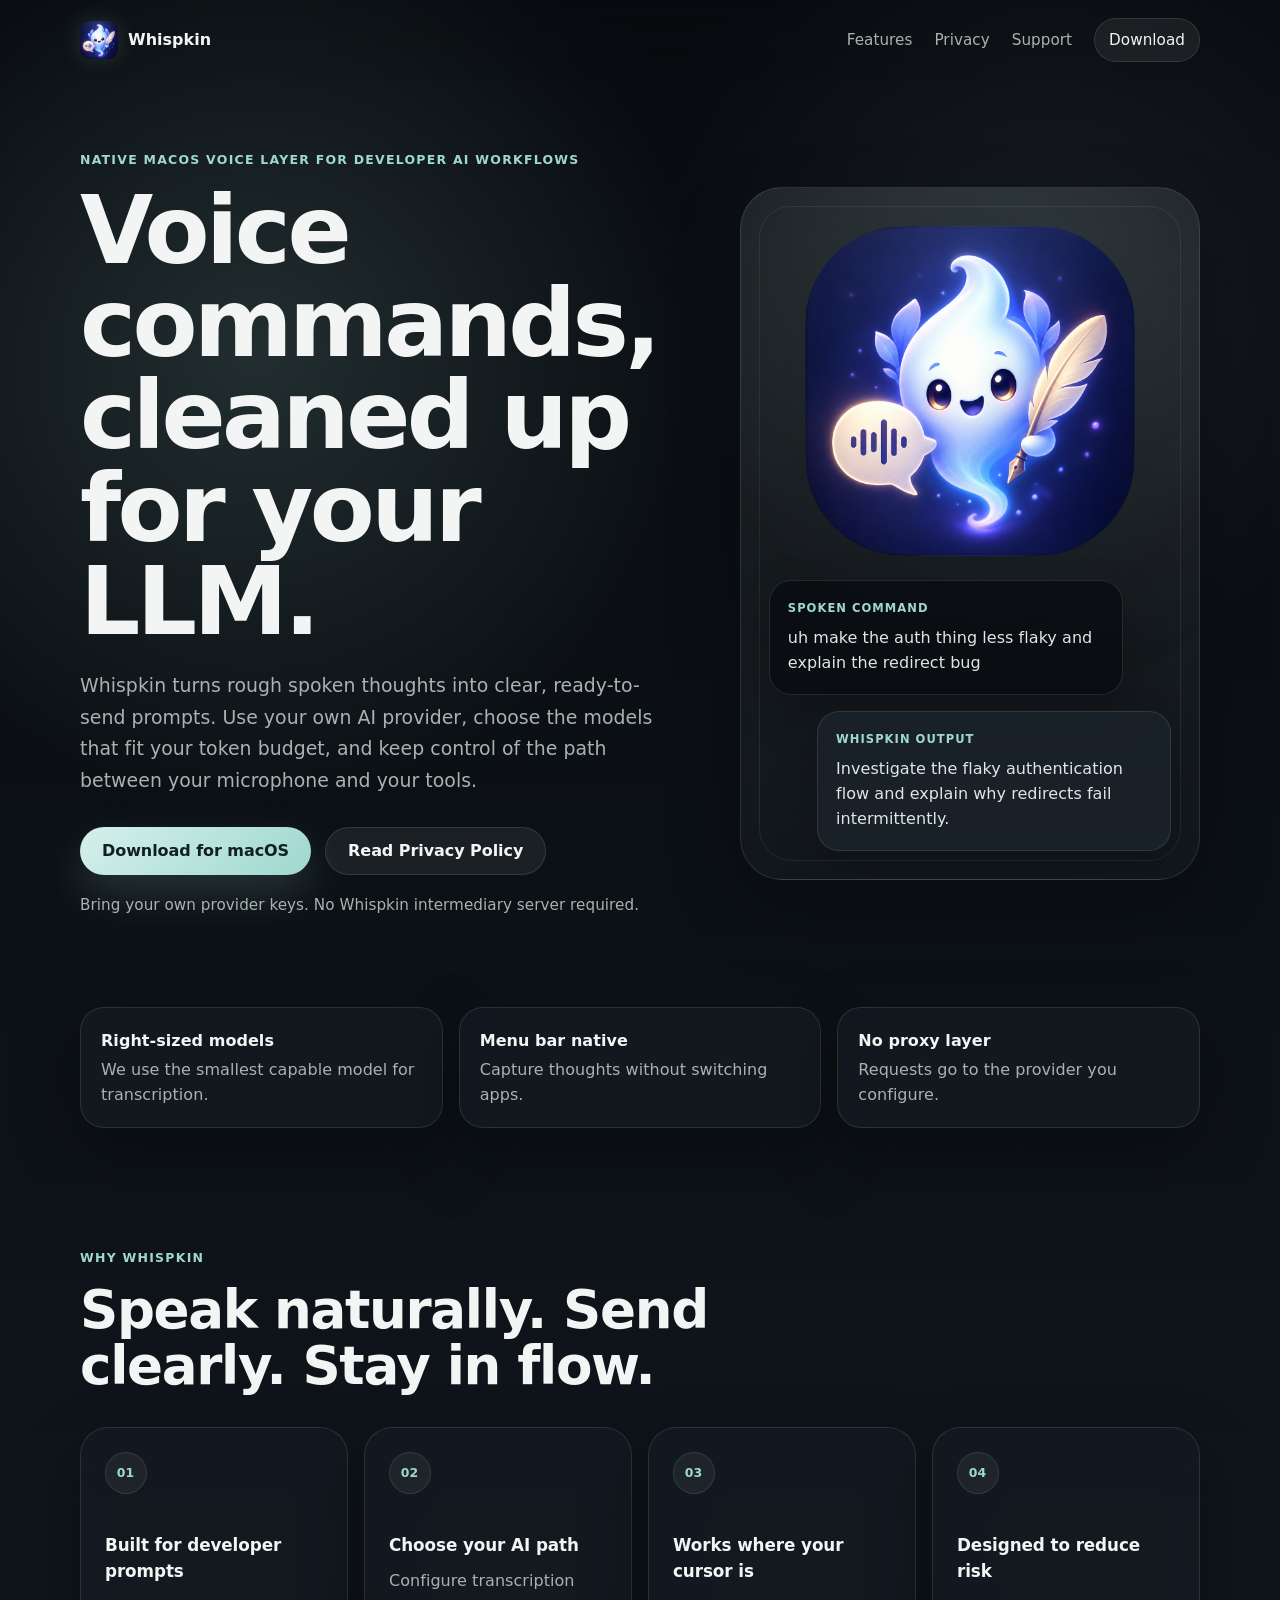
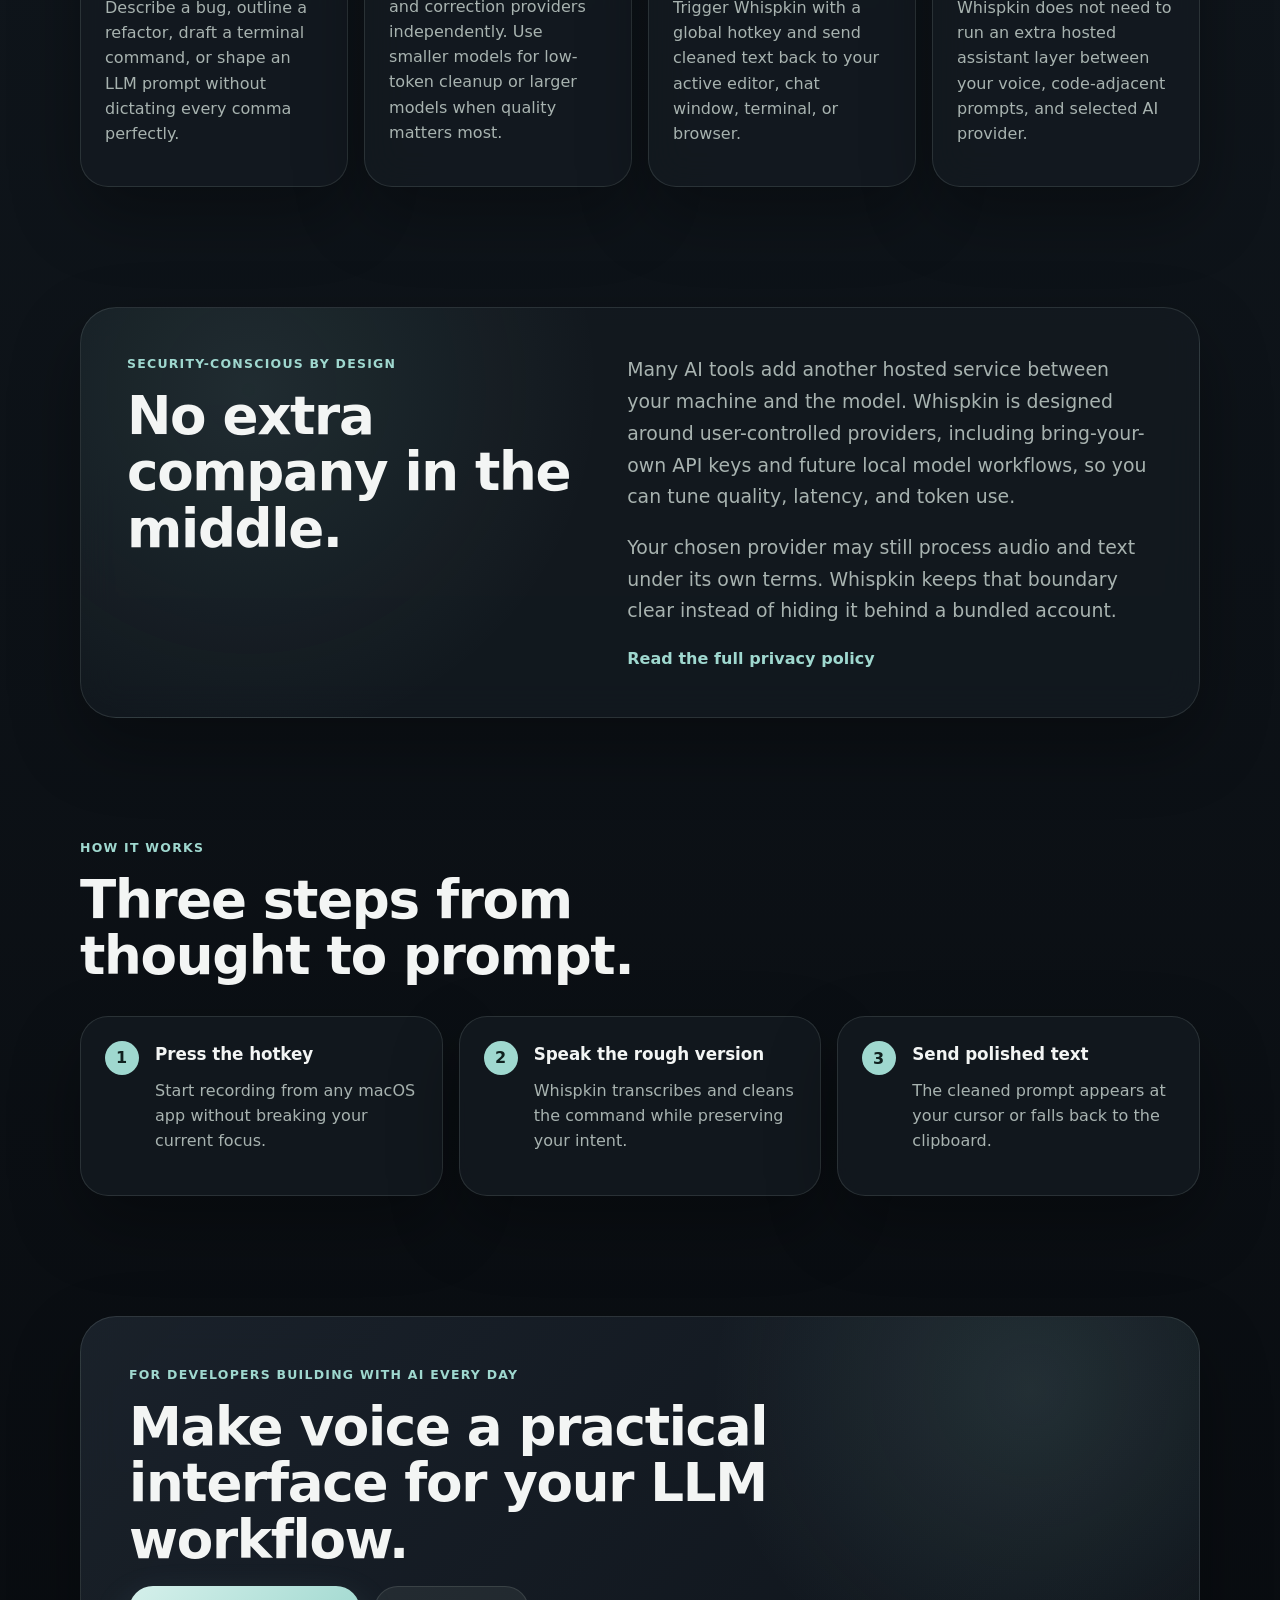
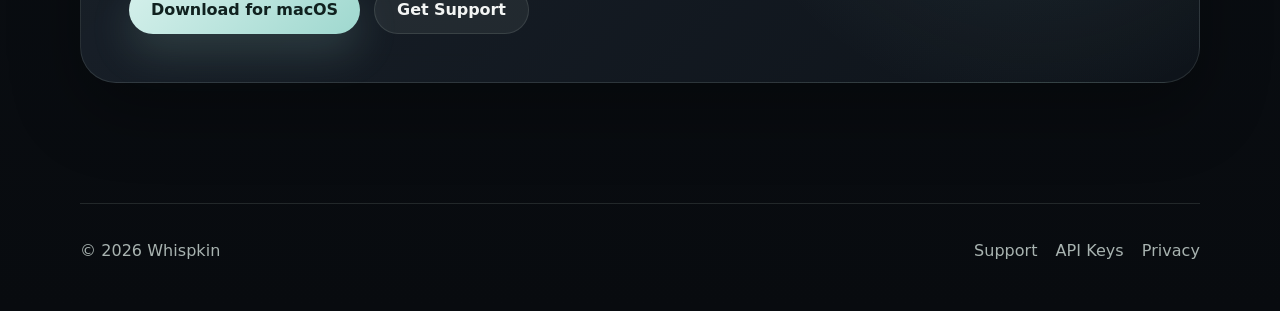
==== commit a4fead8b: "good" ====
--- a/index.html
+++ b/index.html
@@ -8,6 +8,7 @@
       name="description"
       content="Whispkin is a native macOS voice command companion for developers who want AI-cleaned prompts without an extra hosted assistant layer."
     />
+    <link rel="icon" type="image/png" sizes="32x32" href="assets/favicon.png" />
     <link rel="stylesheet" href="styles.css" />
   </head>
   <body>
@@ -20,7 +21,7 @@
         <a href="#features">Features</a>
         <a href="#privacy">Privacy</a>
         <a href="support.html">Support</a>
-        <a class="nav-cta" href="#download">Download</a>
+        <a class="nav-cta" href="https://apps.apple.com/ca/app/whispkin/id6783223321?mt=12">Download</a>
       </nav>
     </header>
 
@@ -35,7 +36,7 @@
             path between your microphone and your tools.
           </p>
           <div class="hero-actions" id="download">
-            <a class="button primary" href="#">Download for macOS</a>
+            <a class="button primary" href="https://apps.apple.com/ca/app/whispkin/id6783223321?mt=12">Download for macOS</a>
             <a class="button secondary" href="privacy.html">Read Privacy Policy</a>
           </div>
           <p class="note">Bring your own provider keys. No Whispkin intermediary server required.</p>
@@ -58,8 +59,8 @@
 
       <section class="trust-strip" aria-label="Product highlights">
         <div>
-          <strong>BYO models</strong>
-          <span>Pick smaller models for low-token cleanup.</span>
+          <strong>Right-sized models</strong>
+          <span>We use the smallest capable model for transcription.</span>
         </div>
         <div>
           <strong>Menu bar native</strong>
@@ -165,7 +166,7 @@
         <p class="eyebrow">For developers building with AI every day</p>
         <h2>Make voice a practical interface for your LLM workflow.</h2>
         <div class="hero-actions">
-          <a class="button primary" href="#">Download for macOS</a>
+          <a class="button primary" href="https://apps.apple.com/ca/app/whispkin/id6783223321?mt=12">Download for macOS</a>
           <a class="button secondary" href="support.html">Get Support</a>
         </div>
       </section>
@@ -175,6 +176,7 @@
       <span>© 2026 Whispkin</span>
       <div>
         <a href="support.html">Support</a>
+        <a href="api-keys.html">API Keys</a>
         <a href="privacy.html">Privacy</a>
       </div>
     </footer>
--- a/styles.css
+++ b/styles.css
@@ -12,6 +12,7 @@
   --shadow: 0 28px 70px rgba(0, 0, 0, 0.32);
   --font-sans: ui-sans-serif, system-ui, -apple-system, BlinkMacSystemFont, "Segoe UI", sans-serif;
   --font-display: ui-rounded, "SF Pro Rounded", "Avenir Next", var(--font-sans);
+  --header-offset: 5.5rem;
 }
 
 * {
@@ -20,6 +21,11 @@
 
 html {
   scroll-behavior: smooth;
+}
+
+#features,
+#privacy {
+  scroll-margin-top: var(--header-offset);
 }
 
 body {
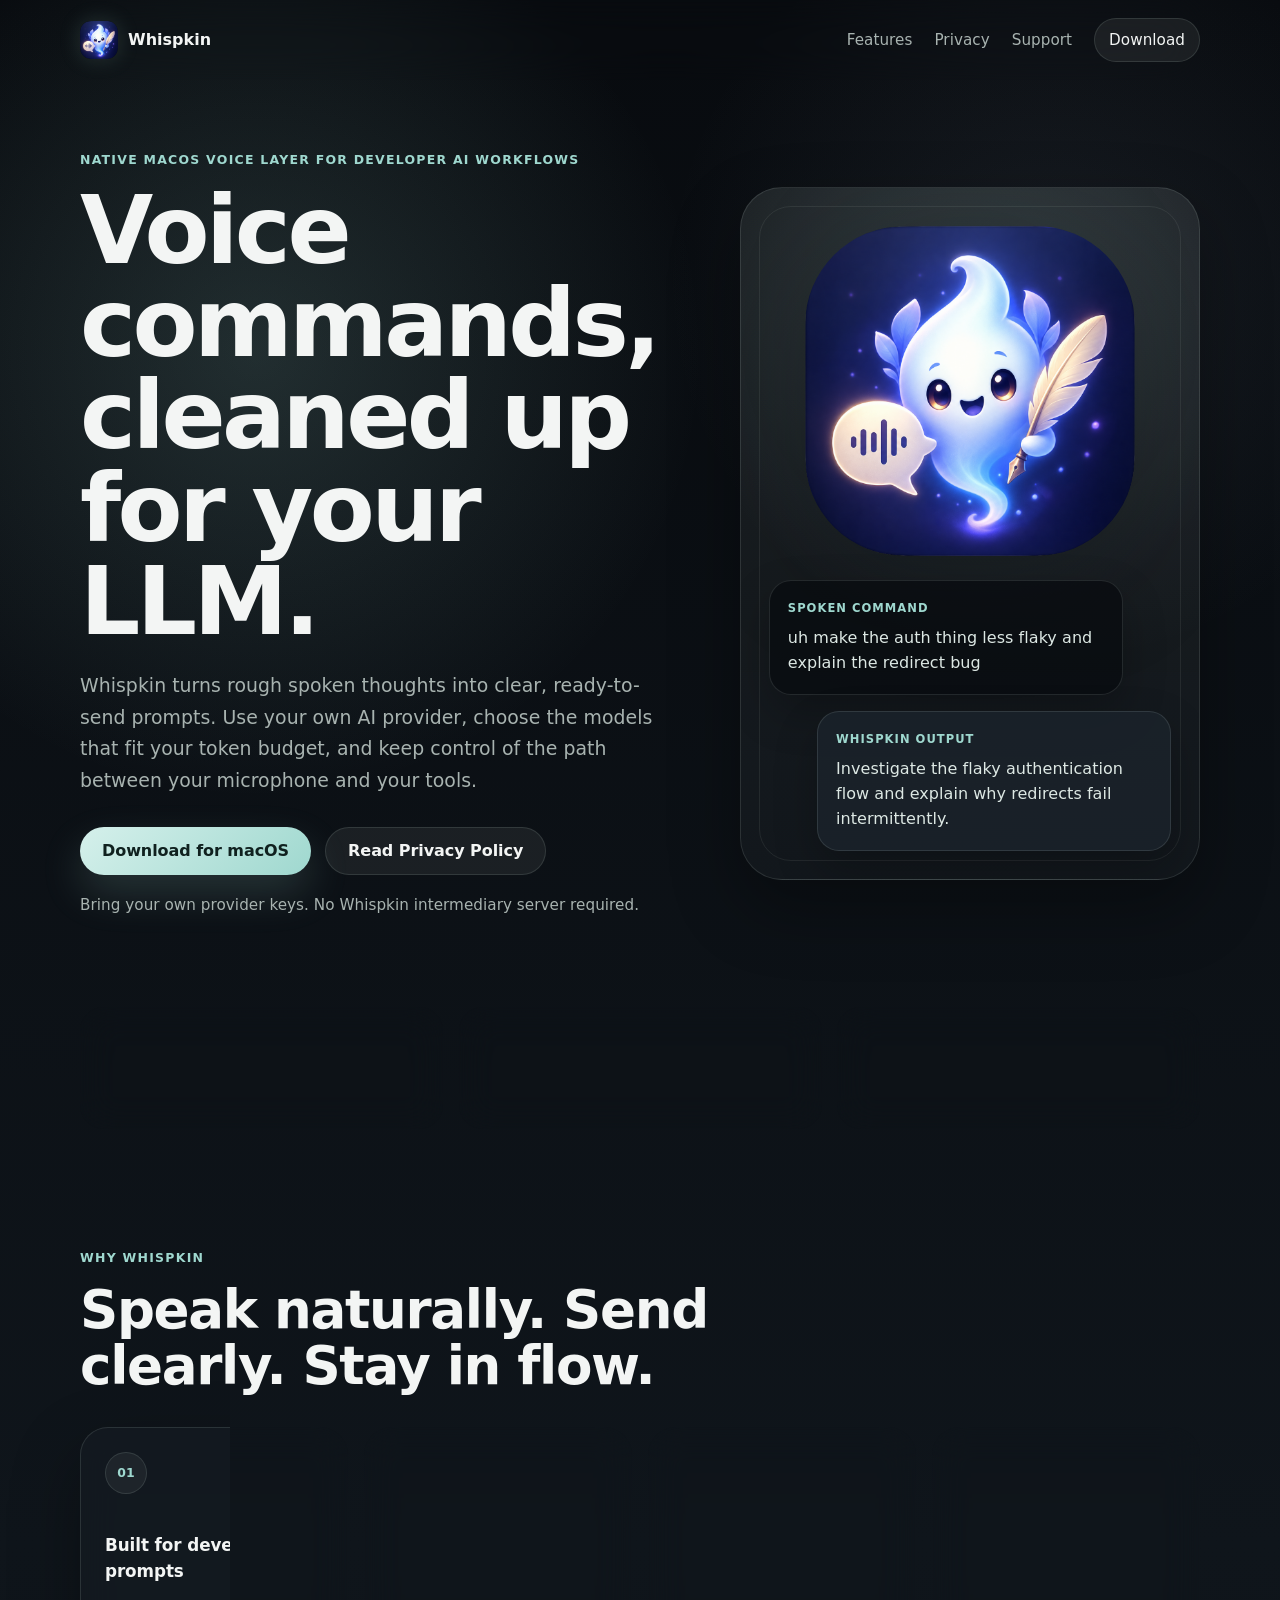
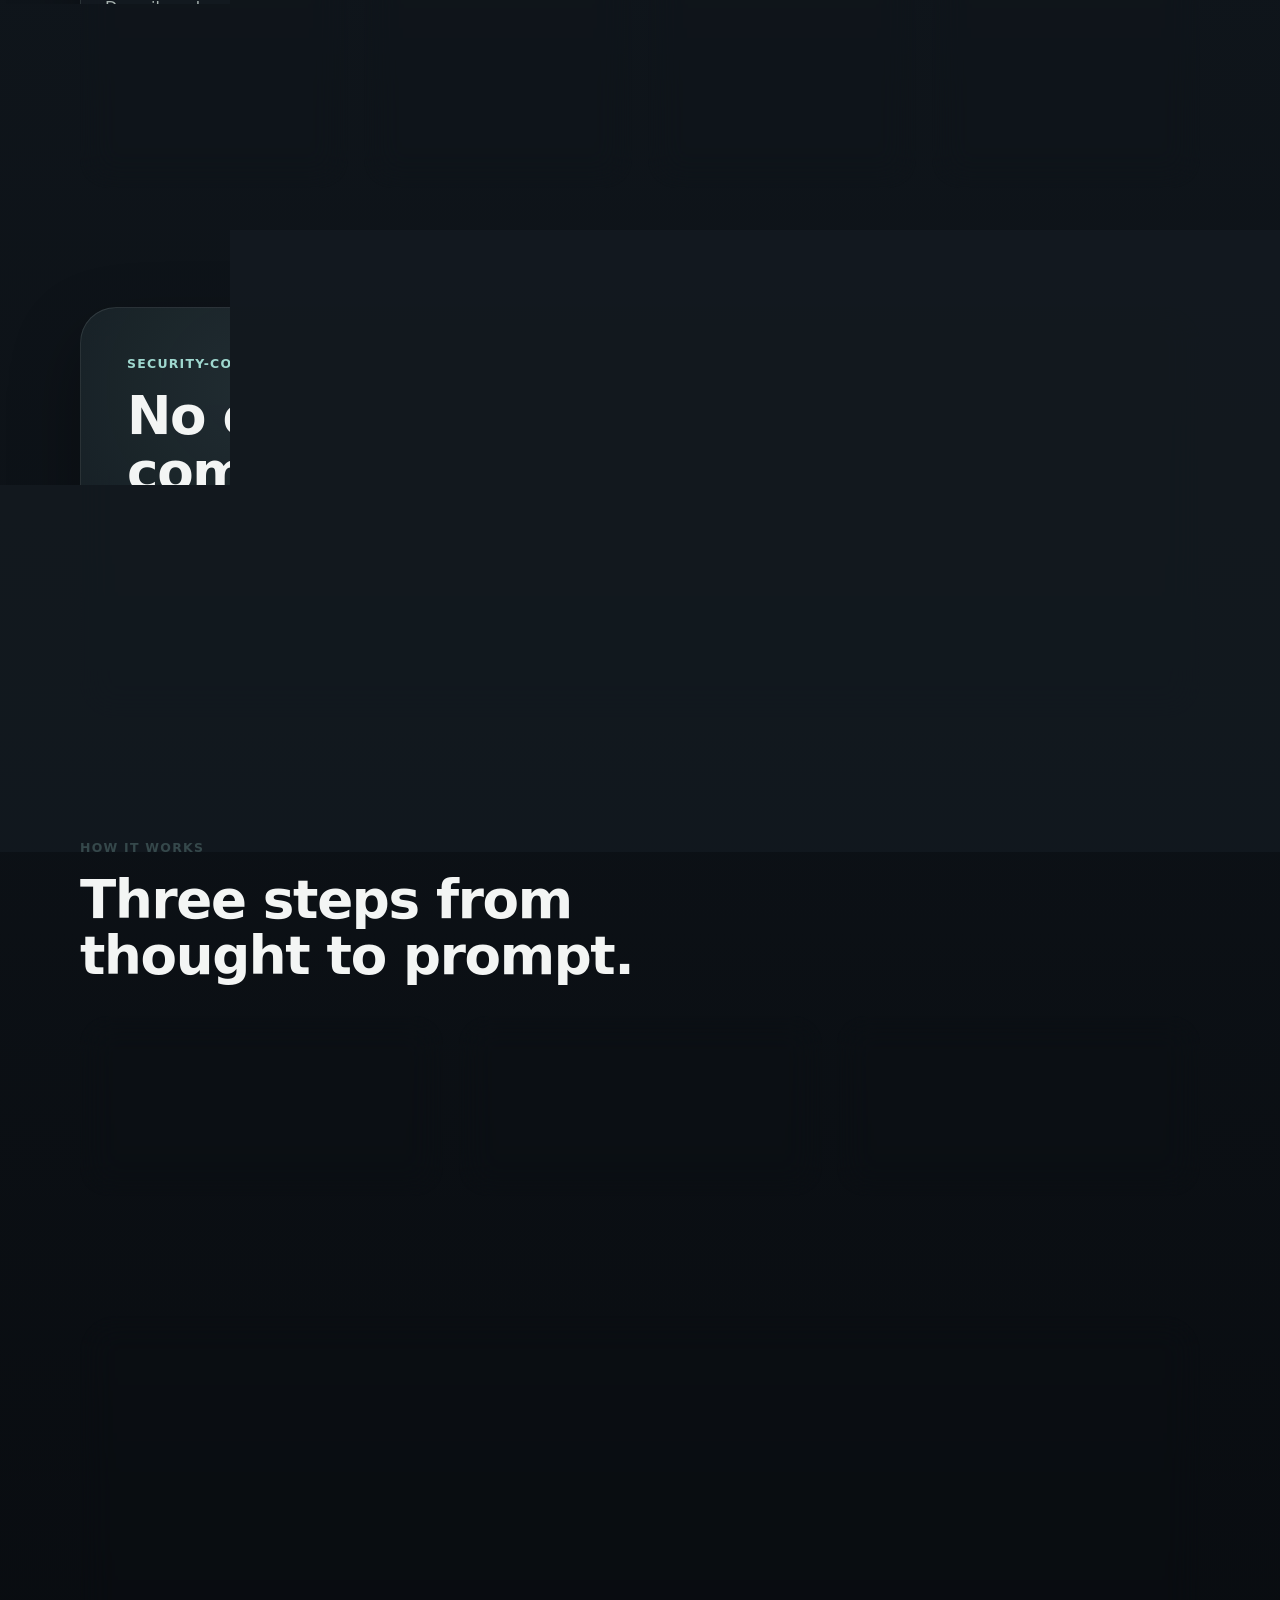
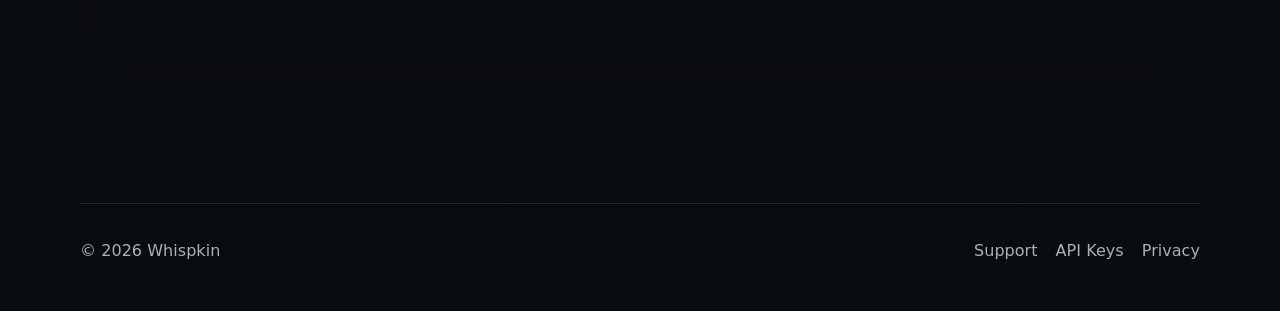
==== commit 87708cab: "post created" ====
--- a/index.html
+++ b/index.html
@@ -21,7 +21,7 @@
         <a href="#features">Features</a>
         <a href="#privacy">Privacy</a>
         <a href="support.html">Support</a>
-        <a class="nav-cta" href="https://apps.apple.com/ca/app/whispkin/id6783223321?mt=12">Download</a>
+        <a class="nav-cta" href="https://apps.apple.com/us/app/whispkin/id6783223321?mt=12">Download</a>
       </nav>
     </header>
 
@@ -36,7 +36,7 @@
             path between your microphone and your tools.
           </p>
           <div class="hero-actions" id="download">
-            <a class="button primary" href="https://apps.apple.com/ca/app/whispkin/id6783223321?mt=12">Download for macOS</a>
+            <a class="button primary" href="https://apps.apple.com/us/app/whispkin/id6783223321?mt=12">Download for macOS</a>
             <a class="button secondary" href="privacy.html">Read Privacy Policy</a>
           </div>
           <p class="note">Bring your own provider keys. No Whispkin intermediary server required.</p>
@@ -166,7 +166,7 @@
         <p class="eyebrow">For developers building with AI every day</p>
         <h2>Make voice a practical interface for your LLM workflow.</h2>
         <div class="hero-actions">
-          <a class="button primary" href="https://apps.apple.com/ca/app/whispkin/id6783223321?mt=12">Download for macOS</a>
+          <a class="button primary" href="https://apps.apple.com/us/app/whispkin/id6783223321?mt=12">Download for macOS</a>
           <a class="button secondary" href="support.html">Get Support</a>
         </div>
       </section>
